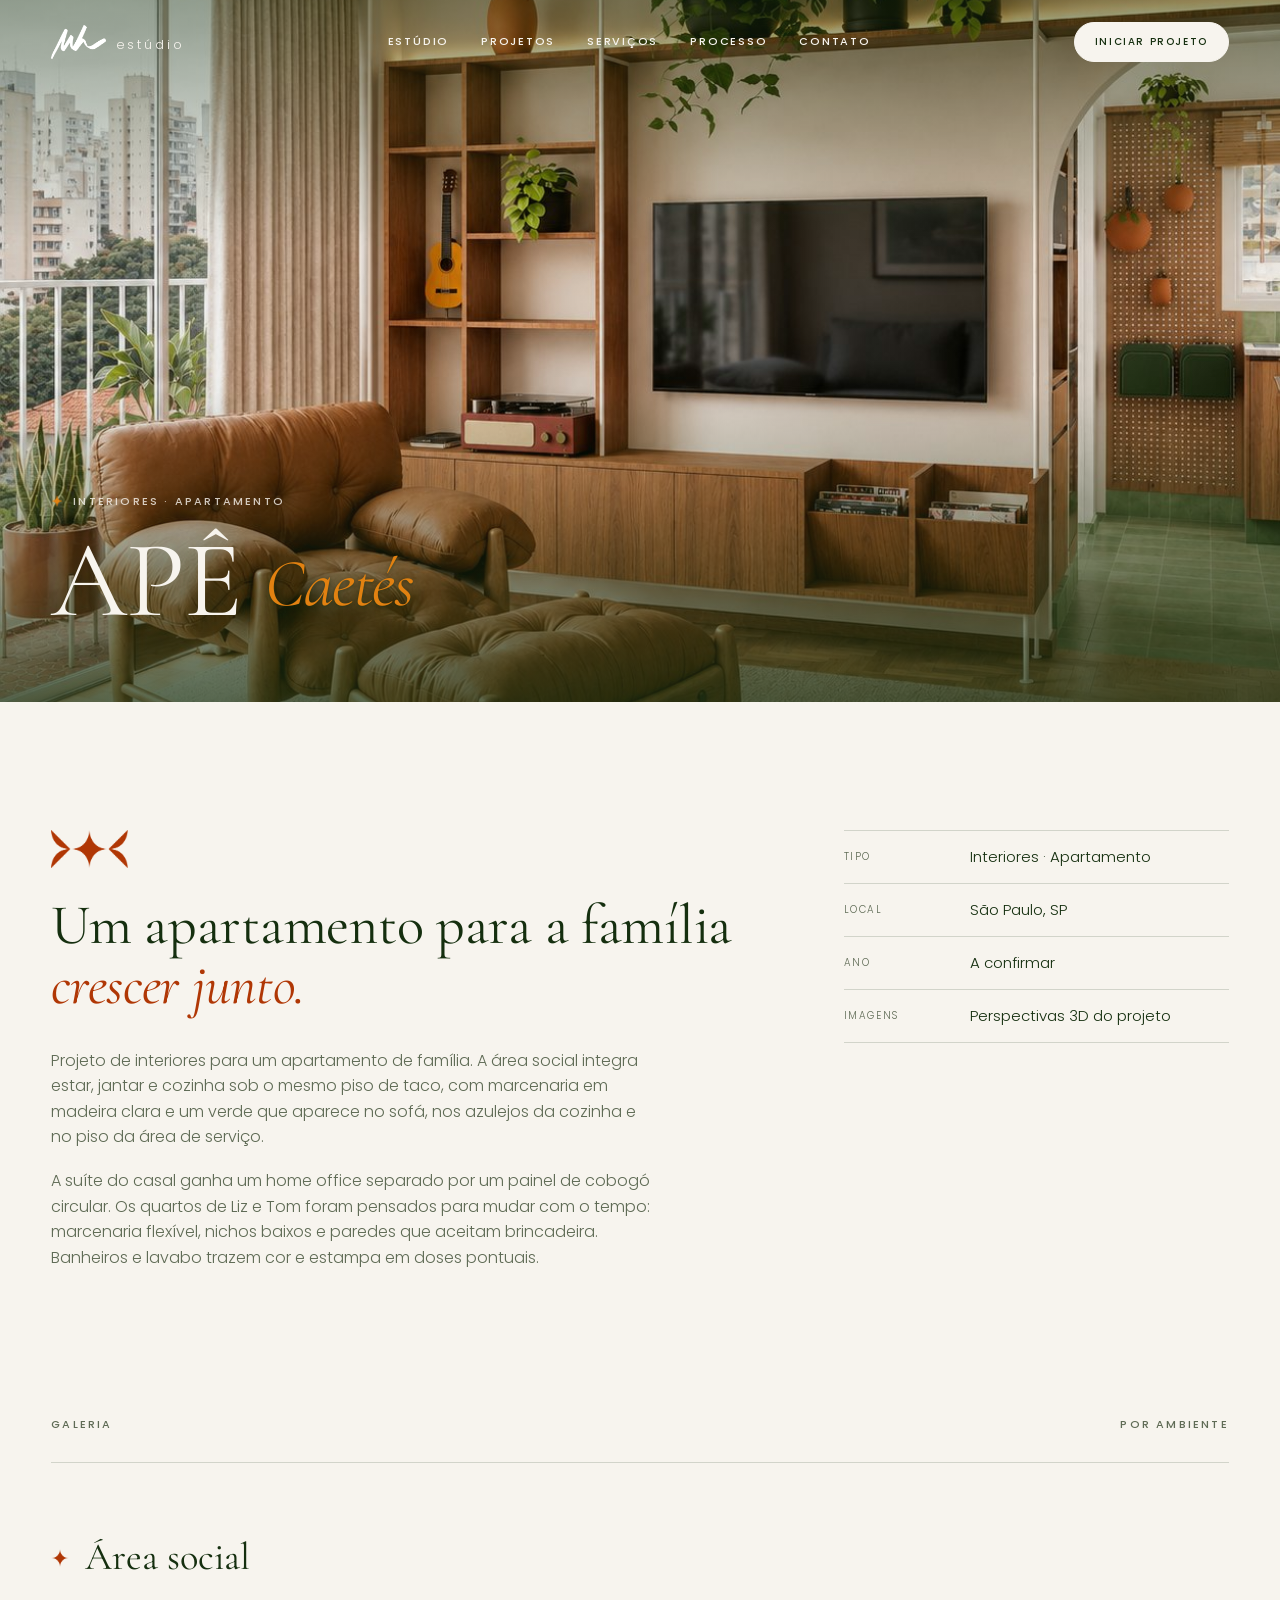
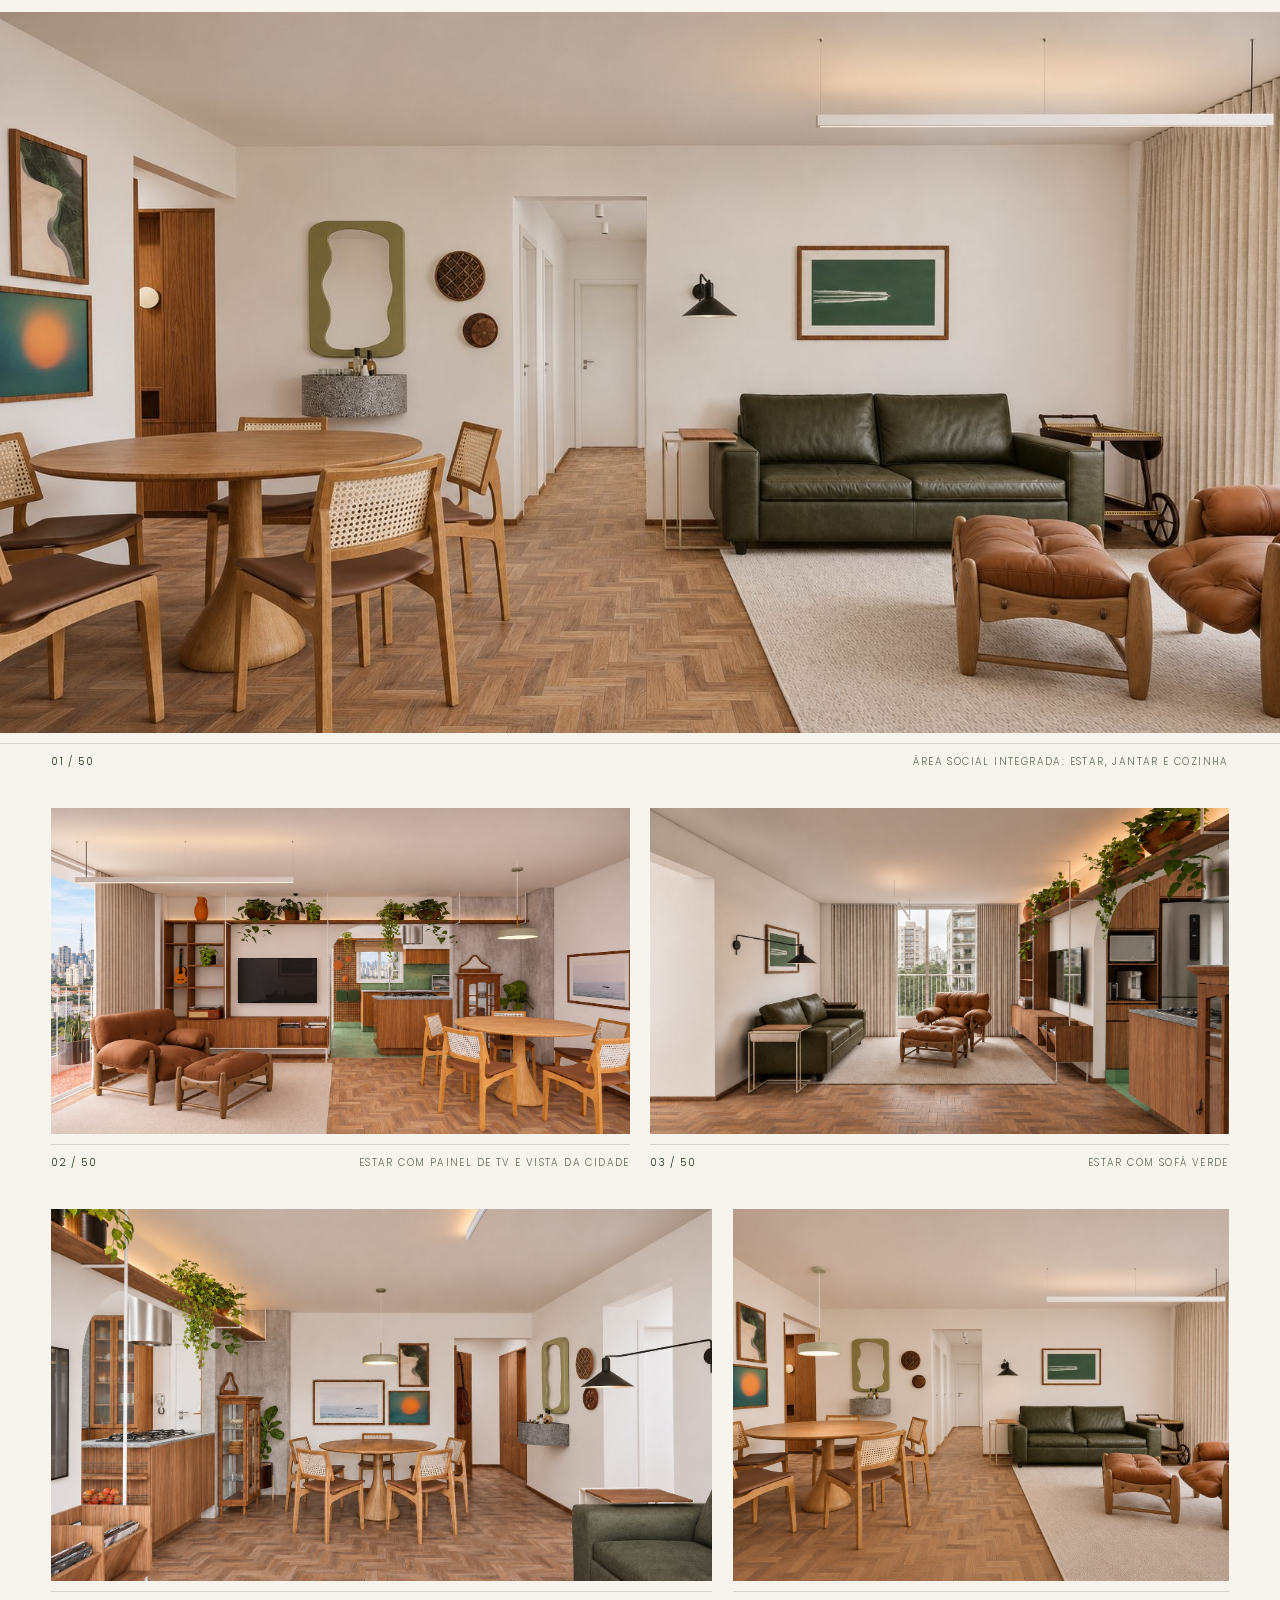
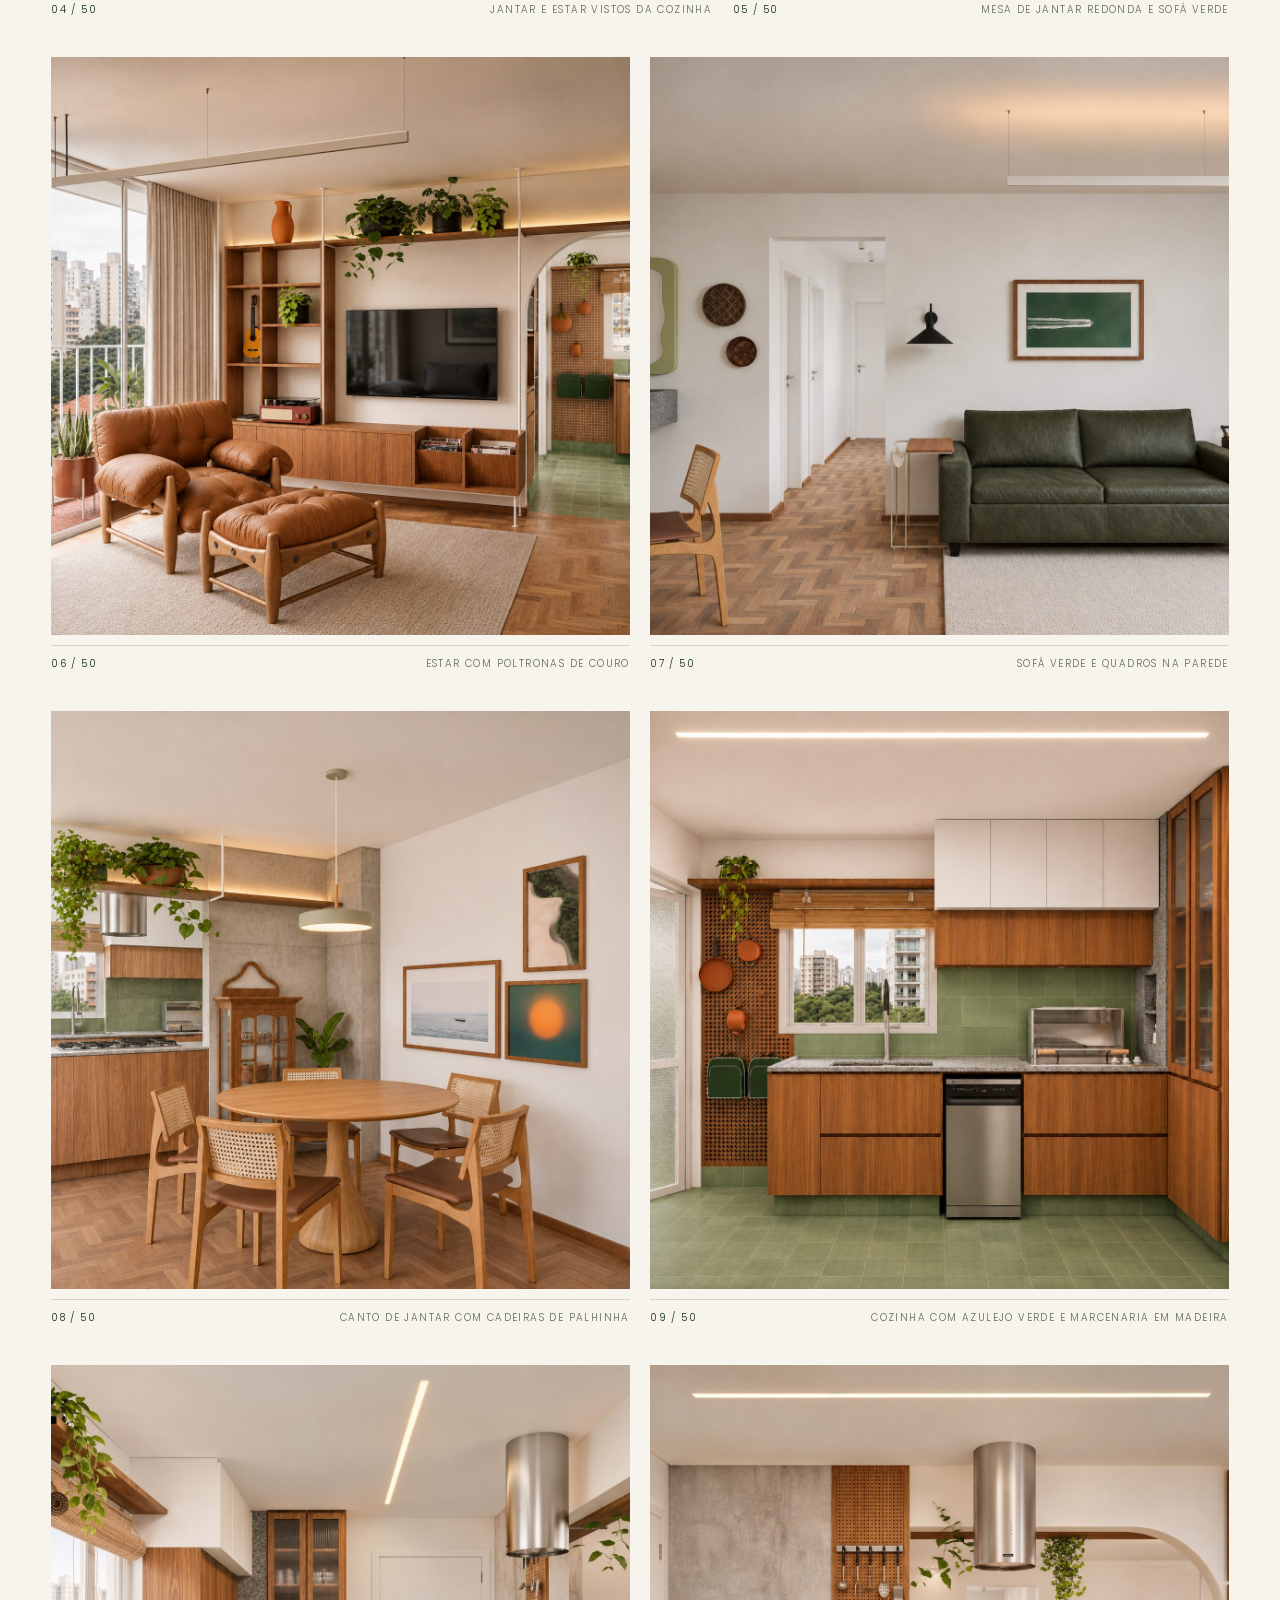
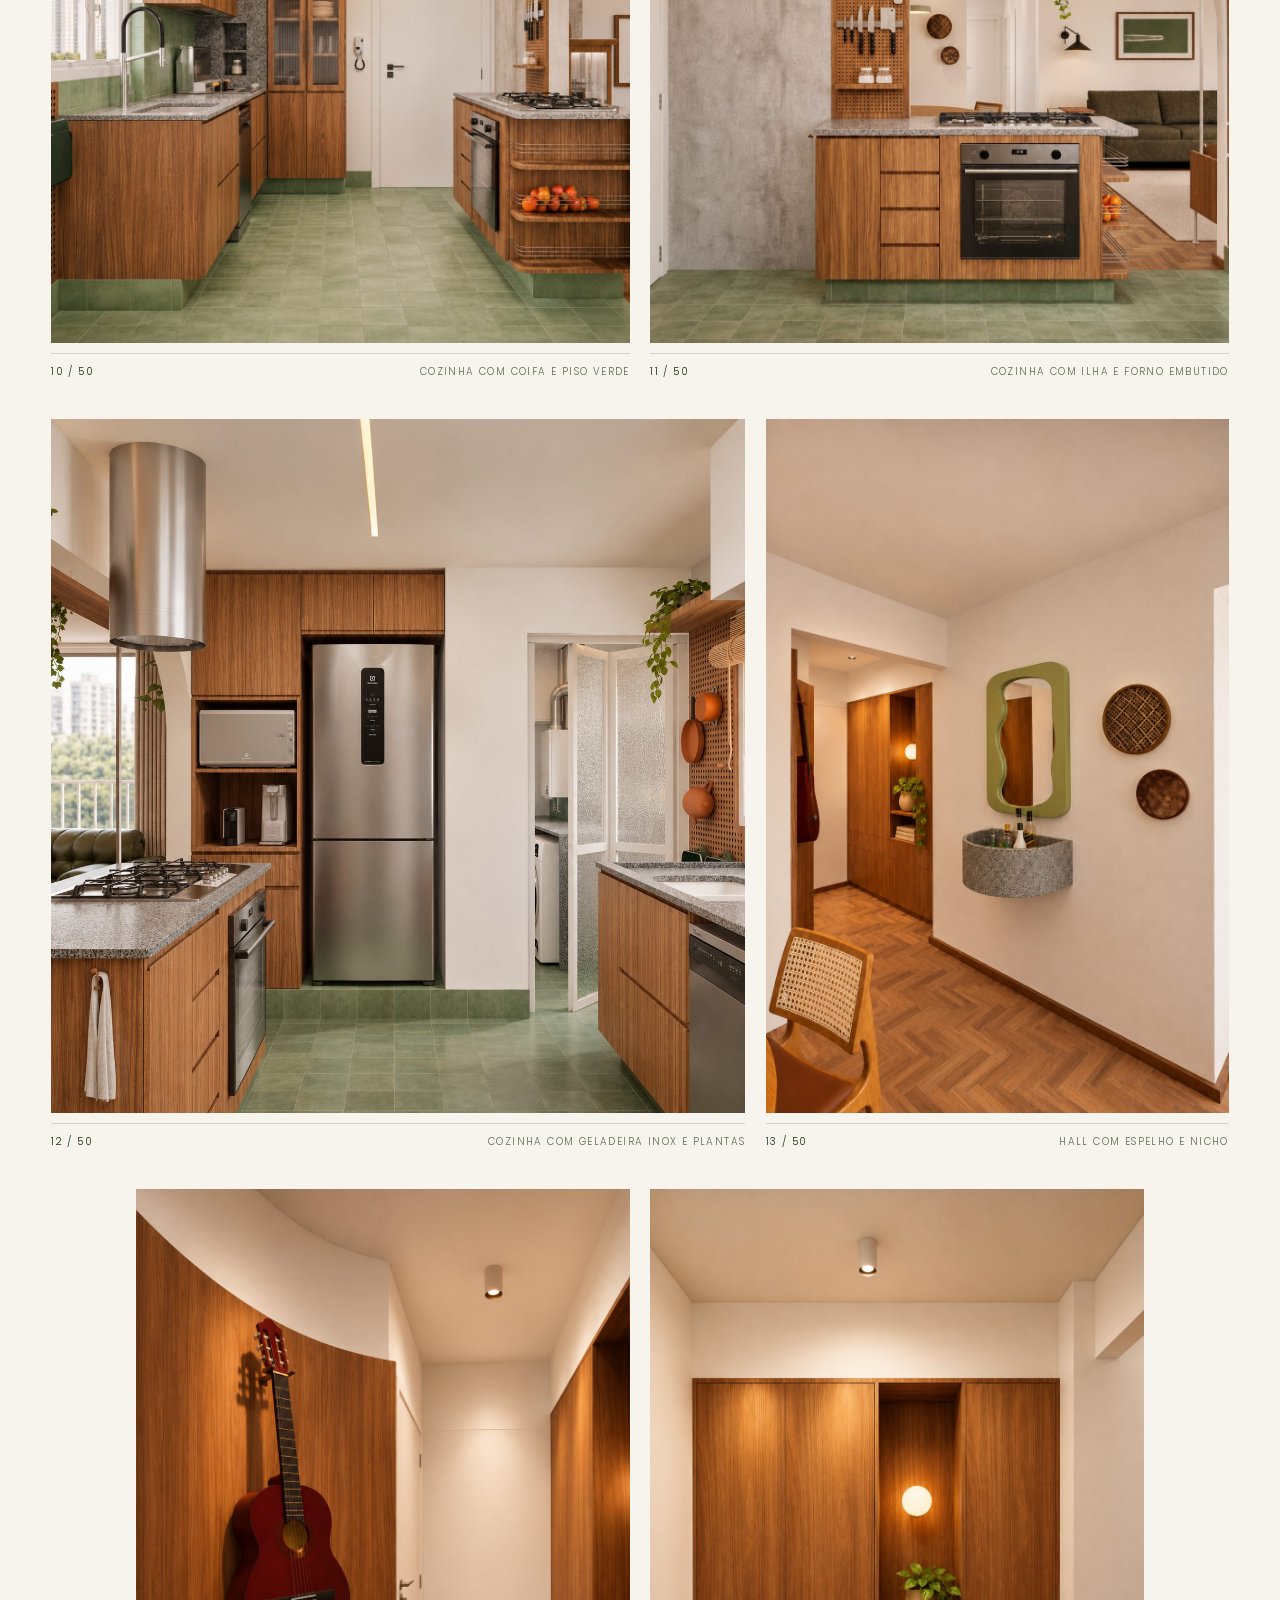
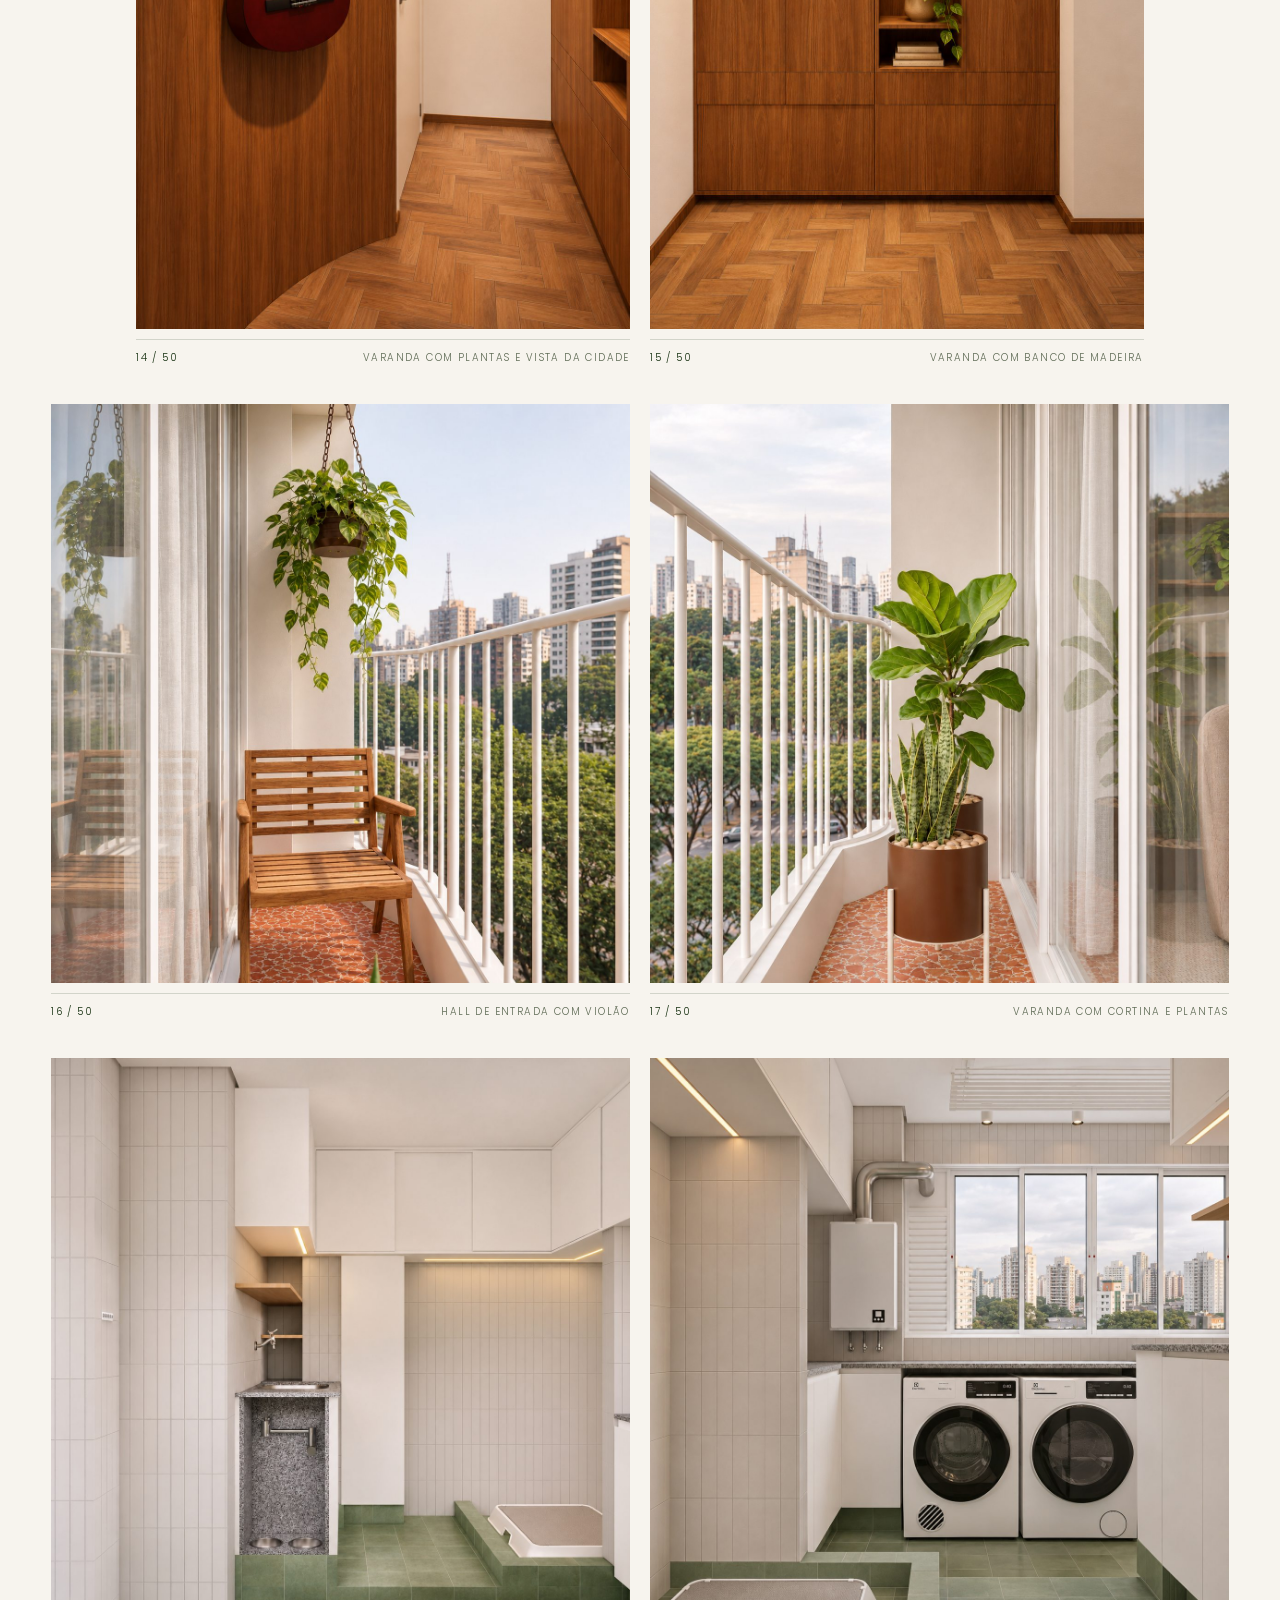
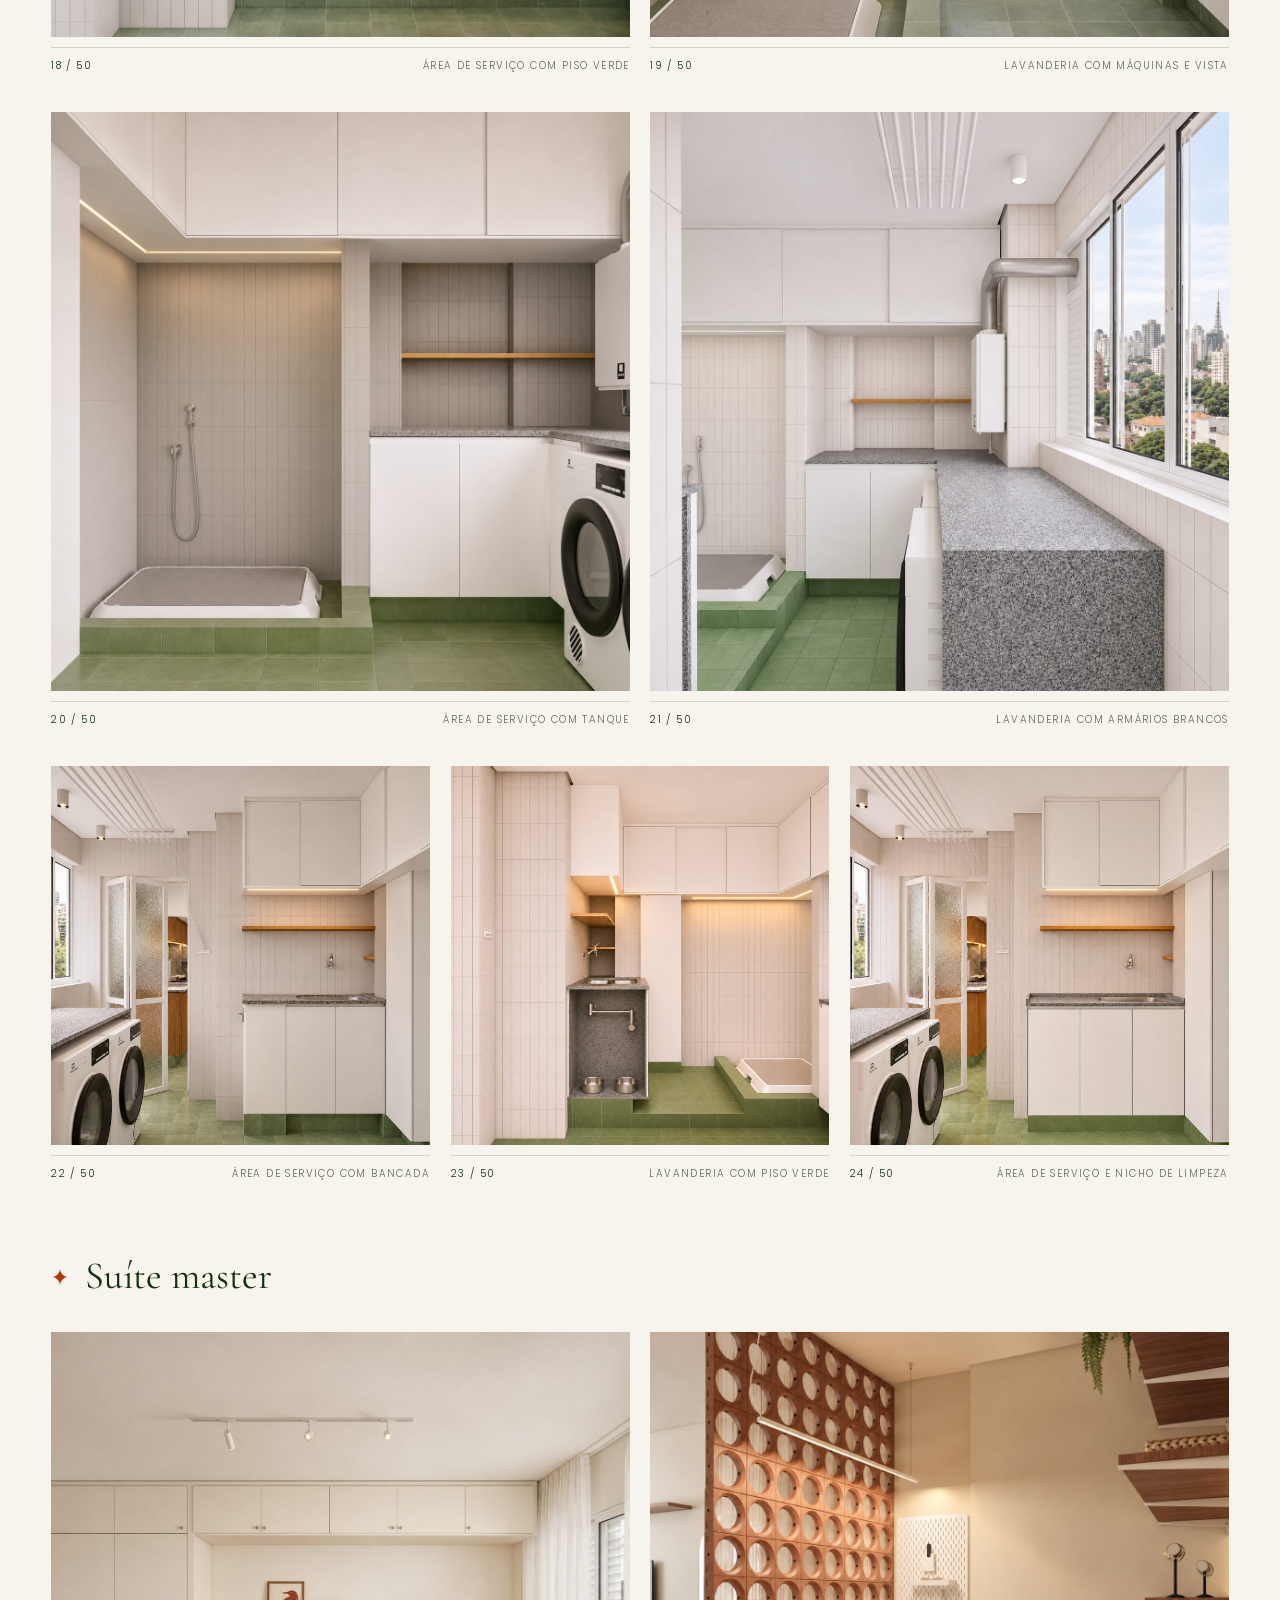
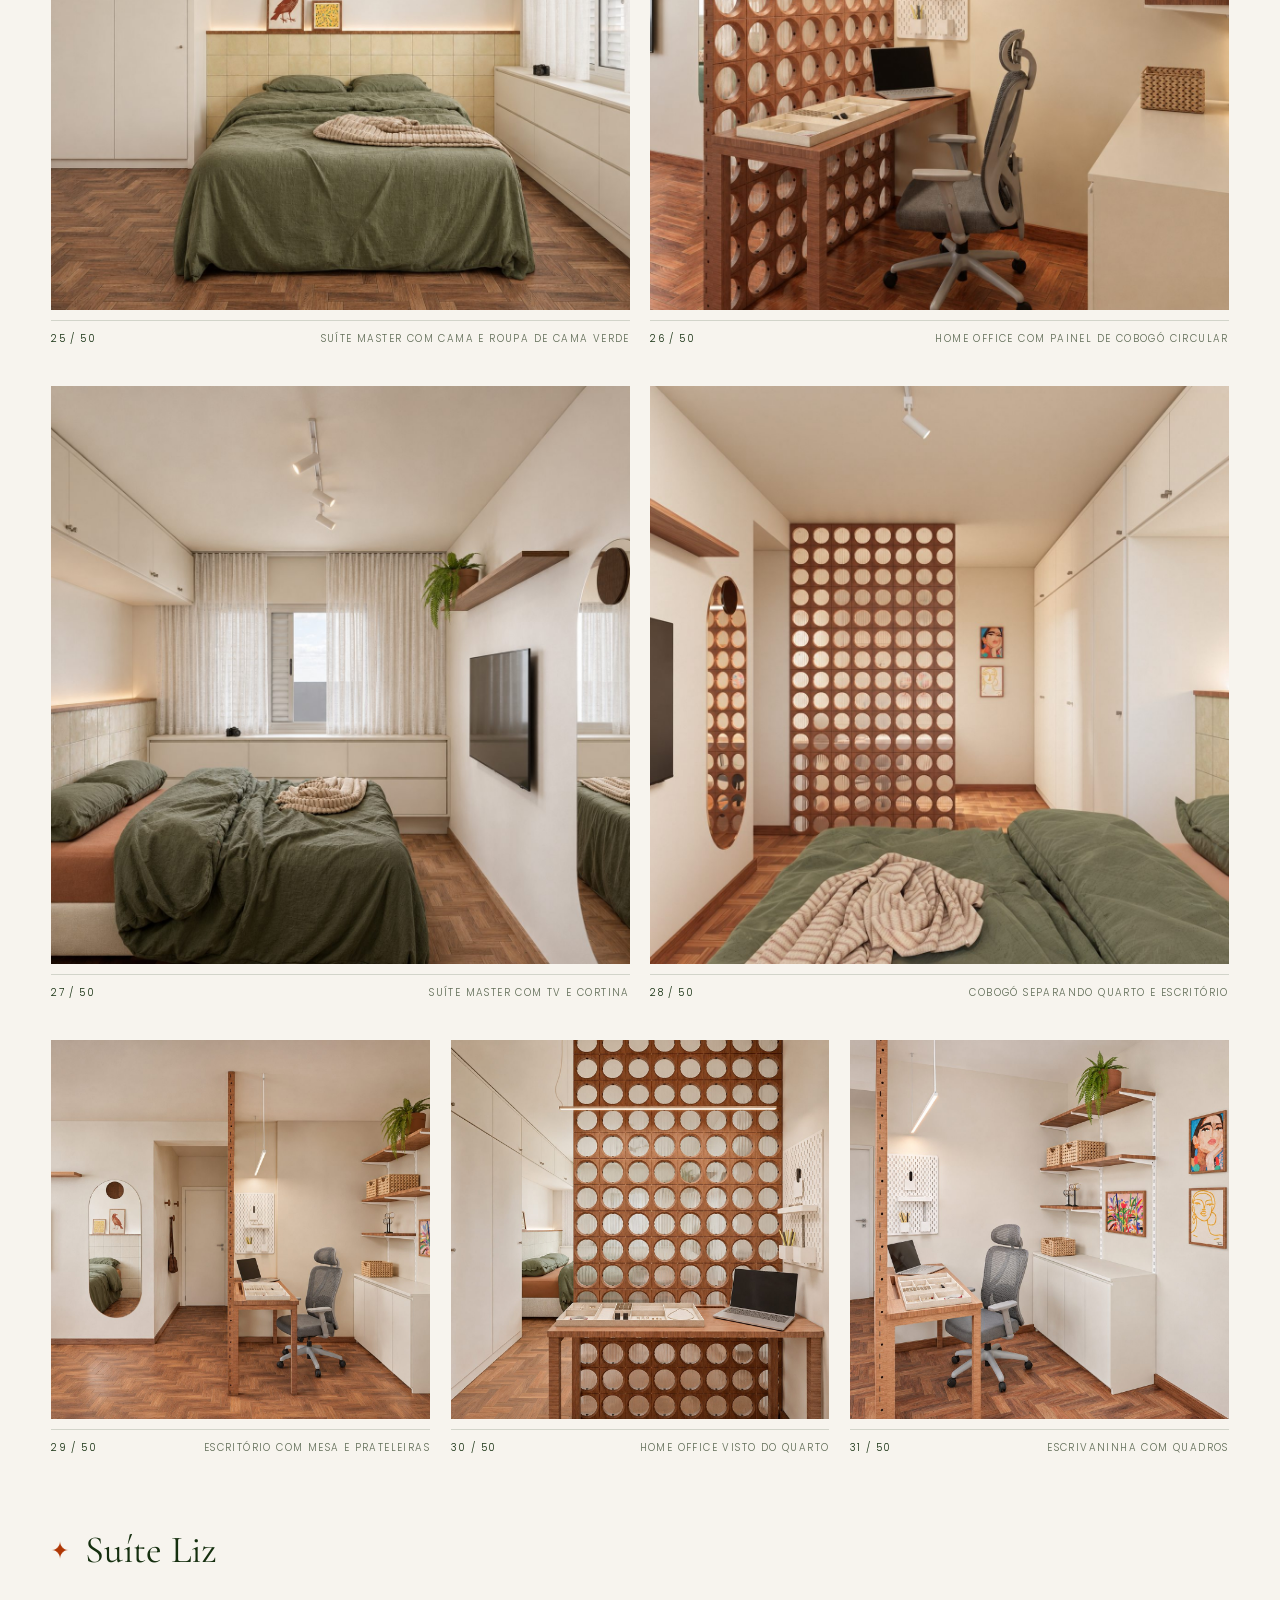
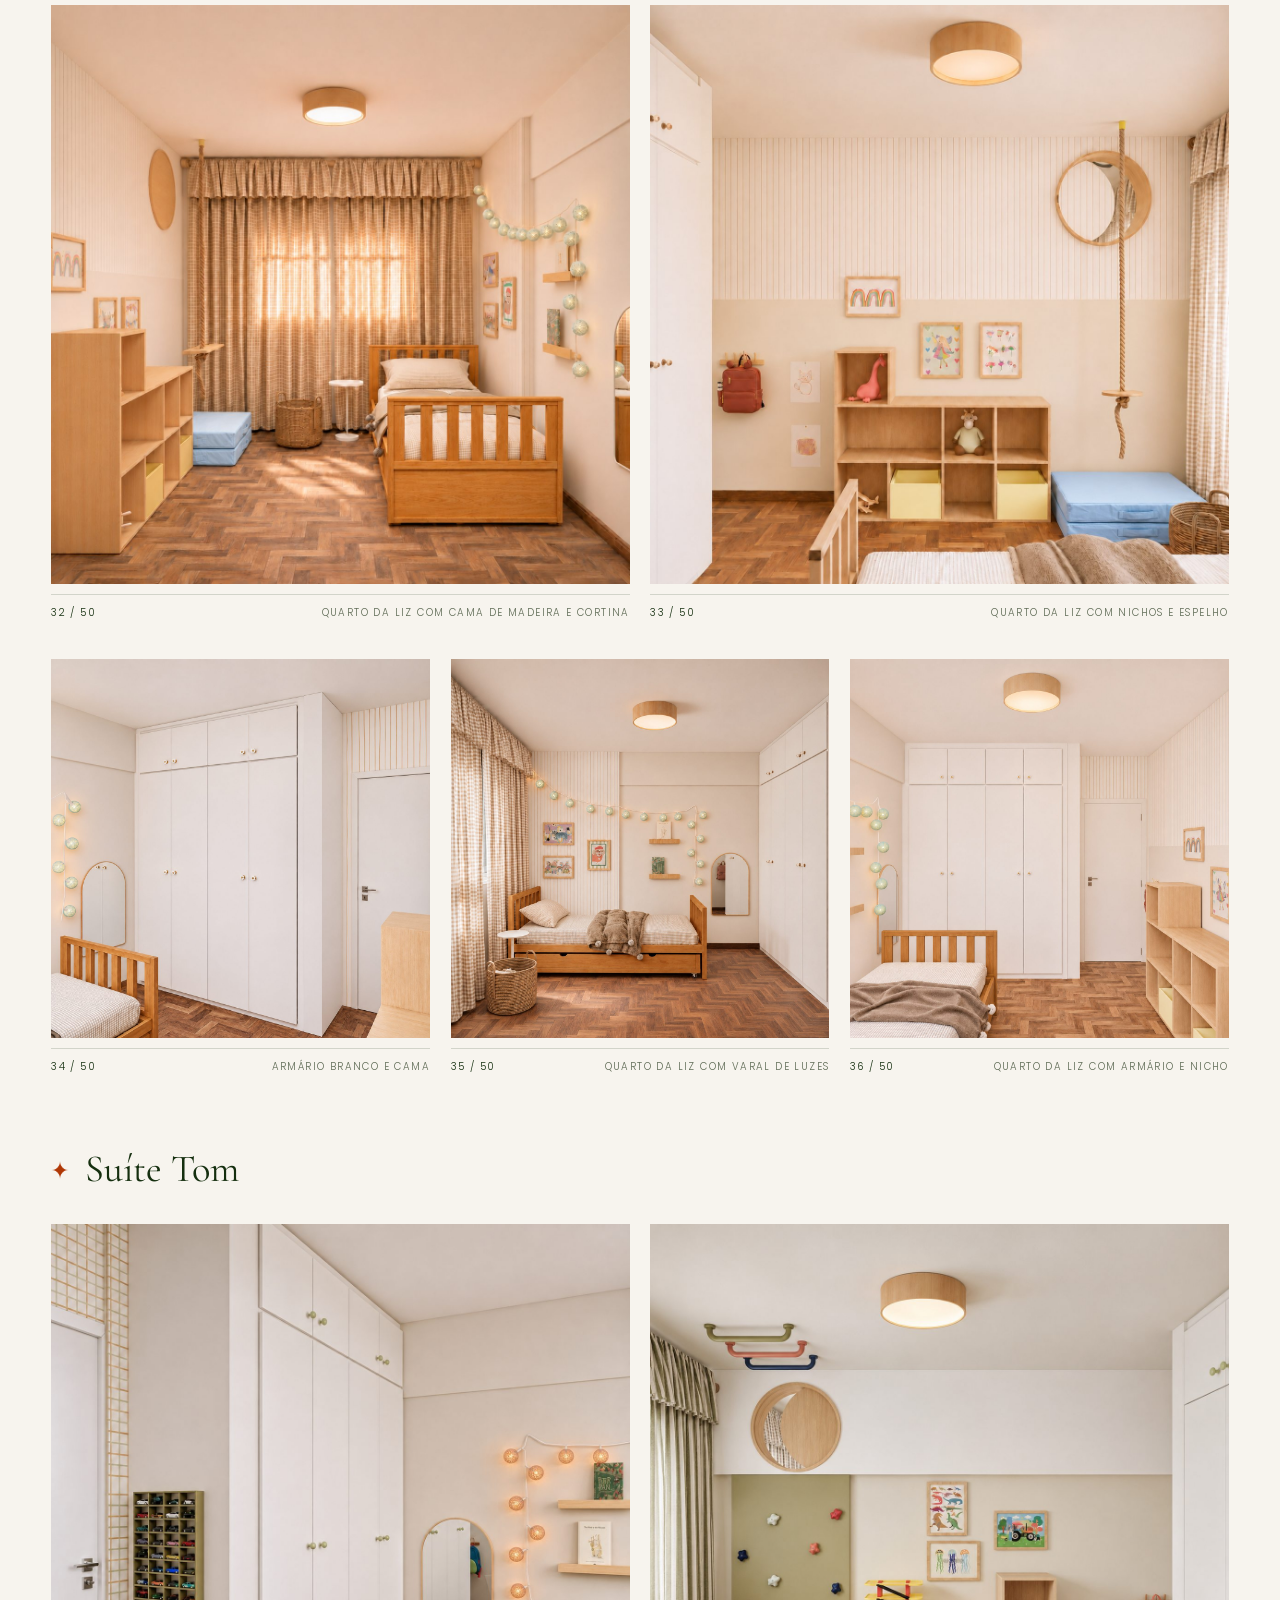
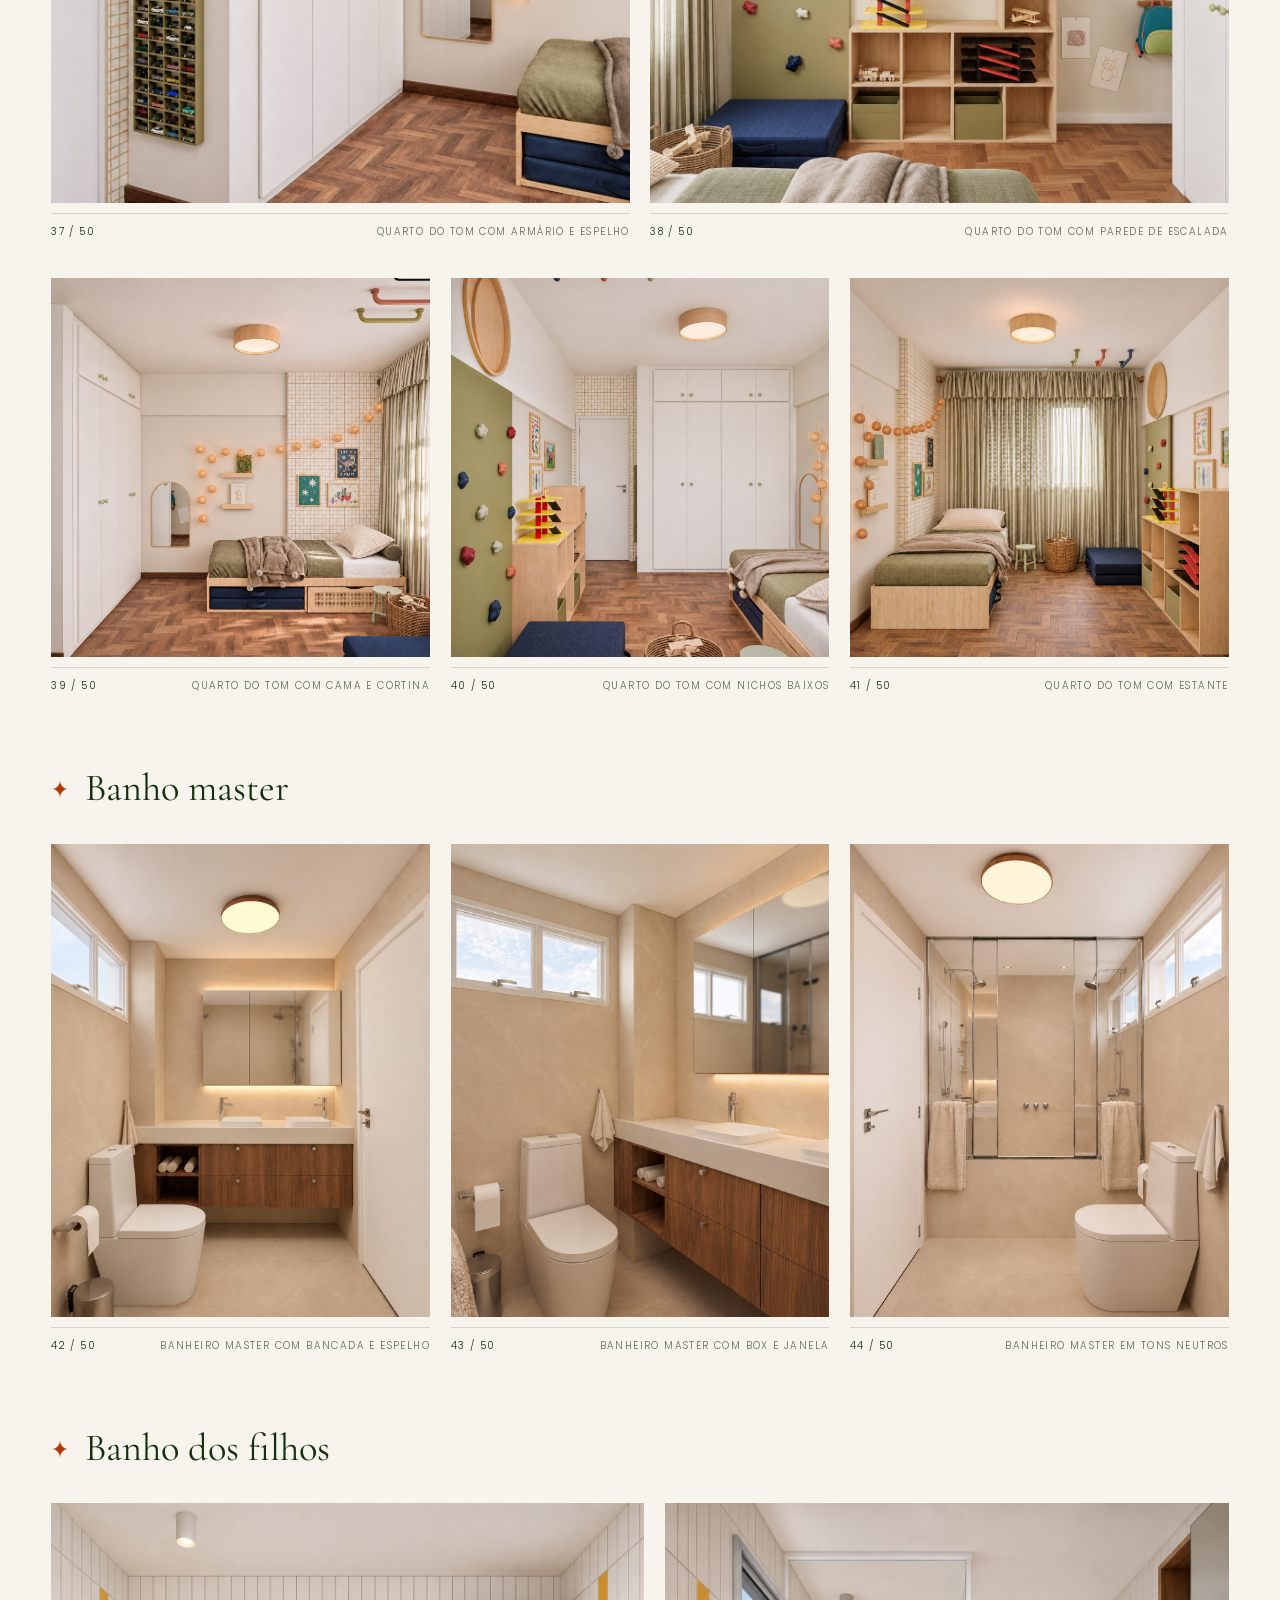
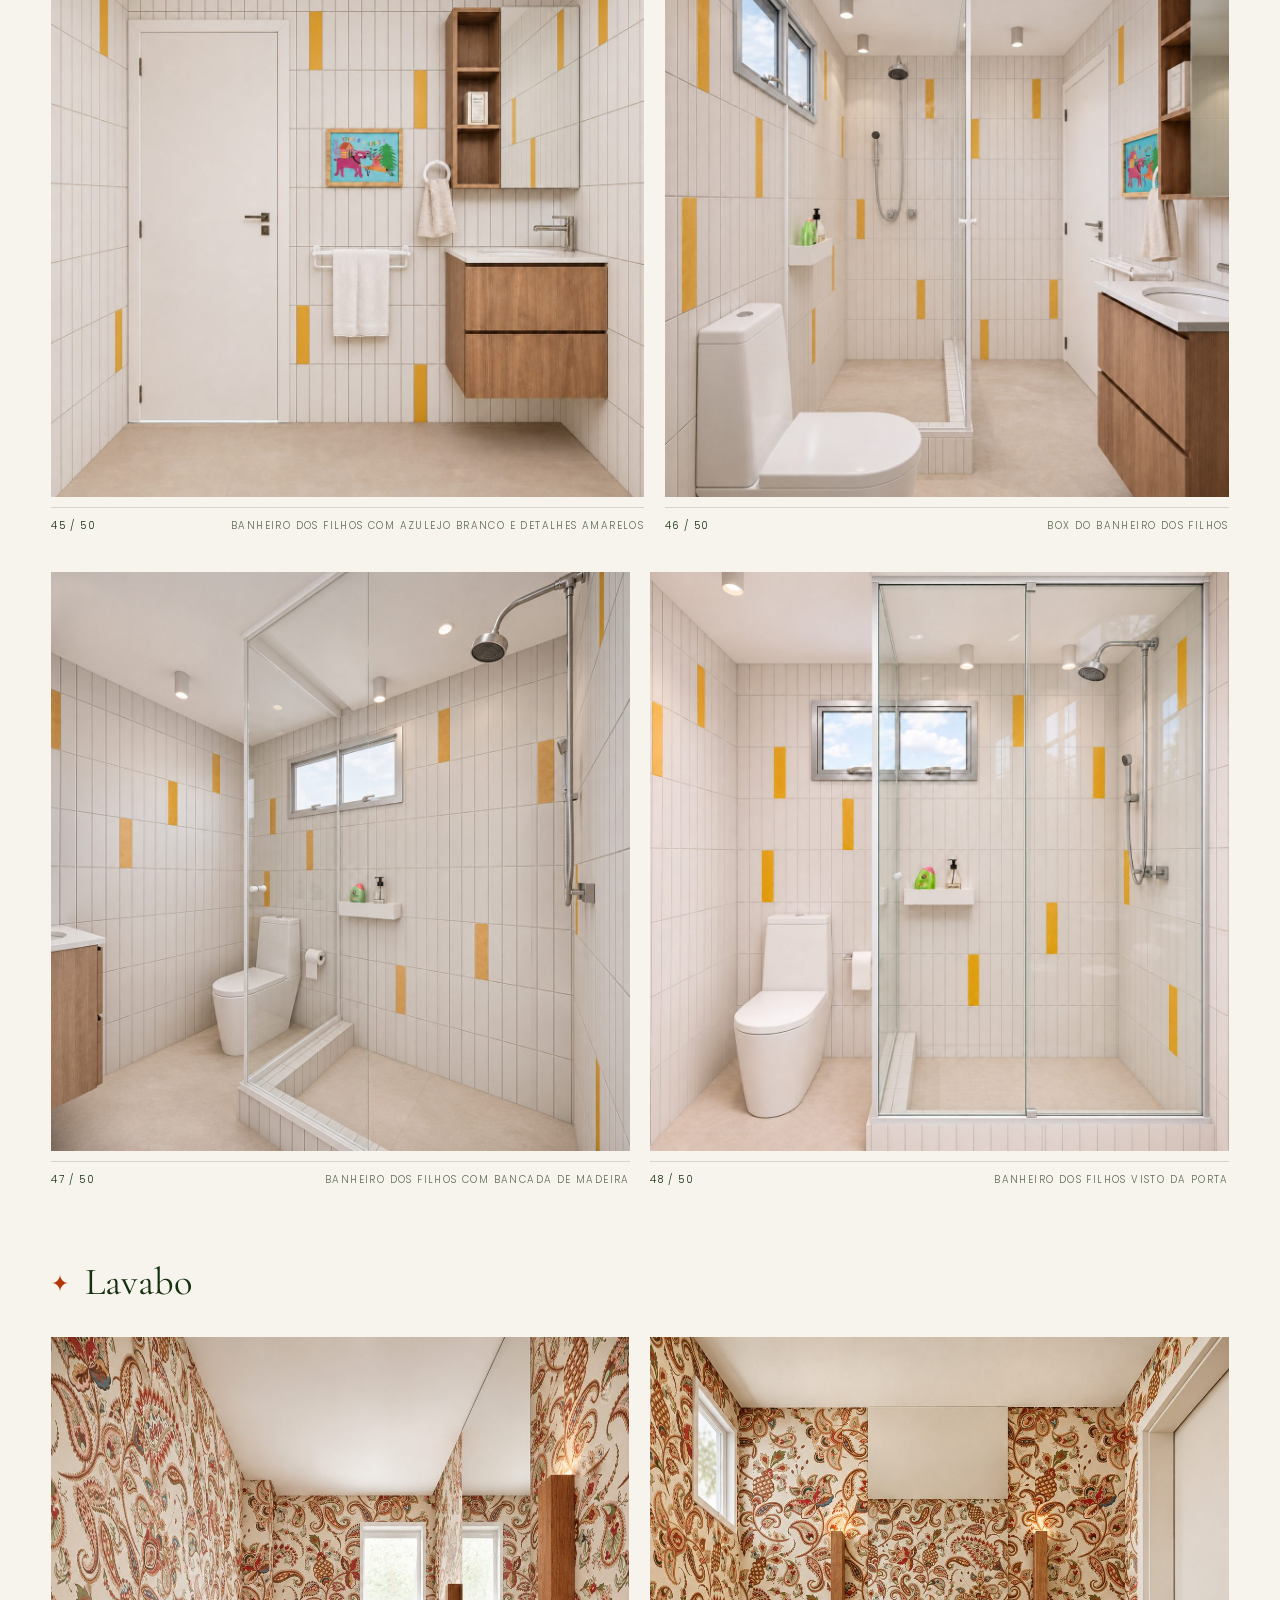
==== projetos/ape-caetes.html @ e9f4a0ff "Site do Uh! Estúdio Página inicial, seis projetos, galeria e formulário de contato.  Co-Authored-By:" ====
<!DOCTYPE html>
<html lang="pt-BR">
<head>
  <meta charset="UTF-8">
  <meta name="viewport" content="width=device-width, initial-scale=1.0">
  <title>Apê Caetés — Uh! Estúdio</title>
  <meta name="description" content="Projeto de interiores pelo Uh! Estúdio: apartamento de família com marcenaria em madeira, verde e cobogó.">
  <meta name="theme-color" content="#152F0F">
  <link rel="icon" type="image/png" href="../assets/img/brand/favicon.png">
  <link rel="preconnect" href="https://fonts.googleapis.com">
  <link rel="preconnect" href="https://fonts.gstatic.com" crossorigin>
  <link href="https://fonts.googleapis.com/css2?family=Cormorant+Garamond:ital,wght@0,400;0,500;1,400&family=Poppins:ital,wght@0,200;0,300;0,400;0,500;0,600;1,300&display=swap" rel="stylesheet">
  <link rel="stylesheet" href="../styles.css">
</head>
<body class="page-project">

  <header class="header" id="header">
    <a href="../index.html" class="logo" aria-label="Uh! Estúdio — início">
      <img class="logo__img" src="../assets/img/brand/logo-reduzido-verde.png" alt="Uh!" width="800" height="500">
      <span class="logo__text">estúdio</span>
    </a>
    <nav class="nav" id="nav" aria-label="Navegação principal">
      <a href="../index.html#estudio">Estúdio</a>
      <a href="../index.html#projetos">Projetos</a>
      <a href="../index.html#servicos">Serviços</a>
      <a href="../index.html#processo">Processo</a>
      <a href="../index.html#contato">Contato</a>
    </nav>
    <div class="header__right">
      <a href="../index.html#contato" class="btn btn--small">Iniciar projeto</a>
      <button class="menu-toggle" id="menuToggle" aria-label="Abrir menu" aria-expanded="false"><span></span><span></span></button>
    </div>
  </header>

  <main id="top">

    <section class="hero hero--project">
      <div class="hero__media">
        <figure class="hero__slide is-active">
          <img src="../assets/img/projetos/ape-caetes/hero.jpg" alt="Apê Caetés — estar com poltrona de couro e painel de TV" loading="eager" style="object-position: center 62%">
        </figure>
      </div>
      <div class="hero__overlay"></div>
      <div class="hero__content hero__content--project">
        <p class="eyebrow reveal"><img src="../assets/img/brand/estrela-laranjaclaro.png" alt="" class="eyebrow__star">Interiores · Apartamento</p>
        <h1 class="hero__title hero__title--project reveal">Apê <em>Caetés</em></h1>
      </div>
    </section>

    <section class="section project-intro">
      <div class="project-intro__grid">
        <div class="project-intro__text reveal">
          <img src="../assets/img/brand/ornamento-laranja.png" alt="" class="ornament">
          <h2 class="h2">Um apartamento para a família <em>crescer junto.</em></h2>
          <p>
            Projeto de interiores para um apartamento de família. A área social integra estar, jantar e cozinha
            sob o mesmo piso de taco, com marcenaria em madeira clara e um verde que aparece no sofá, nos
            azulejos da cozinha e no piso da área de serviço.
          </p>
          <p>
            A suíte do casal ganha um home office separado por um painel de cobogó circular. Os quartos de Liz e
            Tom foram pensados para mudar com o tempo: marcenaria flexível, nichos baixos e paredes que aceitam
            brincadeira. Banheiros e lavabo trazem cor e estampa em doses pontuais.
          </p>
        </div>
        <dl class="facts reveal">
          <div><dt>Tipo</dt><dd>Interiores · Apartamento</dd></div>
          <div><dt>Local</dt><dd>São Paulo, SP</dd></div>
          <div><dt>Ano</dt><dd>A confirmar</dd></div>
          <div><dt>Imagens</dt><dd>Perspectivas 3D do projeto</dd></div>
        </dl>
      </div>
    </section>

    <section class="section gallery-section">
      <div class="section__head">
        <p class="eyebrow">Galeria</p>
        <span class="eyebrow">Por ambiente</span>
      </div>

      <h3 class="gallery__room">Área social</h3>
      <div class="gallery">
        <figure class="reveal"><img src="../assets/img/projetos/ape-caetes/area-social-01.jpg" alt="Área social integrada: estar, jantar e cozinha" width="1672" height="941" loading="lazy" decoding="async"></figure>
        <figure class="reveal"><img src="../assets/img/projetos/ape-caetes/area-social-02.jpg" alt="Estar com painel de TV e vista da cidade" width="1672" height="941" loading="lazy" decoding="async"></figure>
        <figure class="reveal"><img src="../assets/img/projetos/ape-caetes/area-social-03.jpg" alt="Estar com sofá verde" width="1672" height="941" loading="lazy" decoding="async"></figure>
        <figure class="reveal"><img src="../assets/img/projetos/ape-caetes/area-social-04.jpg" alt="Jantar e estar vistos da cozinha" width="1671" height="941" loading="lazy" decoding="async"></figure>
        <figure class="reveal"><img src="../assets/img/projetos/ape-caetes/area-social-05.jpg" alt="Mesa de jantar redonda e sofá verde" width="1448" height="1086" loading="lazy" decoding="async"></figure>
        <figure class="reveal"><img src="../assets/img/projetos/ape-caetes/area-social-06.jpg" alt="Estar com poltronas de couro" width="1254" height="1254" loading="lazy" decoding="async"></figure>
        <figure class="reveal"><img src="../assets/img/projetos/ape-caetes/area-social-07.jpg" alt="Sofá verde e quadros na parede" width="1254" height="1254" loading="lazy" decoding="async"></figure>
        <figure class="reveal"><img src="../assets/img/projetos/ape-caetes/area-social-08.jpg" alt="Canto de jantar com cadeiras de palhinha" width="1254" height="1254" loading="lazy" decoding="async"></figure>
        <figure class="reveal"><img src="../assets/img/projetos/ape-caetes/area-social-09.jpg" alt="Cozinha com azulejo verde e marcenaria em madeira" width="1254" height="1254" loading="lazy" decoding="async"></figure>
        <figure class="reveal"><img src="../assets/img/projetos/ape-caetes/area-social-10.jpg" alt="Cozinha com coifa e piso verde" width="1254" height="1254" loading="lazy" decoding="async"></figure>
        <figure class="reveal"><img src="../assets/img/projetos/ape-caetes/area-social-11.jpg" alt="Cozinha com ilha e forno embutido" width="1254" height="1254" loading="lazy" decoding="async"></figure>
        <figure class="reveal"><img src="../assets/img/projetos/ape-caetes/area-social-12.jpg" alt="Cozinha com geladeira inox e plantas" width="1254" height="1254" loading="lazy" decoding="async"></figure>
        <figure class="reveal"><img src="../assets/img/projetos/ape-caetes/area-social-13.jpg" alt="Hall com espelho e nicho" width="1024" height="1536" loading="lazy" decoding="async"></figure>
        <figure class="reveal"><img src="../assets/img/projetos/ape-caetes/area-social-14.jpg" alt="Varanda com plantas e vista da cidade" width="1024" height="1536" loading="lazy" decoding="async"></figure>
        <figure class="reveal"><img src="../assets/img/projetos/ape-caetes/area-social-15.jpg" alt="Varanda com banco de madeira" width="1024" height="1536" loading="lazy" decoding="async"></figure>
        <figure class="reveal"><img src="../assets/img/projetos/ape-caetes/area-social-16.jpg" alt="Hall de entrada com violão" width="1254" height="1254" loading="lazy" decoding="async"></figure>
        <figure class="reveal"><img src="../assets/img/projetos/ape-caetes/area-social-17.jpg" alt="Varanda com cortina e plantas" width="1254" height="1254" loading="lazy" decoding="async"></figure>
        <figure class="reveal"><img src="../assets/img/projetos/ape-caetes/area-social-18.jpg" alt="Área de serviço com piso verde" width="1254" height="1254" loading="lazy" decoding="async"></figure>
        <figure class="reveal"><img src="../assets/img/projetos/ape-caetes/area-social-19.jpg" alt="Lavanderia com máquinas e vista" width="1254" height="1254" loading="lazy" decoding="async"></figure>
        <figure class="reveal"><img src="../assets/img/projetos/ape-caetes/area-social-20.jpg" alt="Área de serviço com tanque" width="1254" height="1254" loading="lazy" decoding="async"></figure>
        <figure class="reveal"><img src="../assets/img/projetos/ape-caetes/area-social-21.jpg" alt="Lavanderia com armários brancos" width="1254" height="1254" loading="lazy" decoding="async"></figure>
        <figure class="reveal"><img src="../assets/img/projetos/ape-caetes/area-social-22.jpg" alt="Área de serviço com bancada" width="1254" height="1254" loading="lazy" decoding="async"></figure>
        <figure class="reveal"><img src="../assets/img/projetos/ape-caetes/area-social-23.jpg" alt="Lavanderia com piso verde" width="1254" height="1254" loading="lazy" decoding="async"></figure>
        <figure class="reveal"><img src="../assets/img/projetos/ape-caetes/area-social-24.jpg" alt="Área de serviço e nicho de limpeza" width="1254" height="1254" loading="lazy" decoding="async"></figure>
      </div>

      <h3 class="gallery__room">Suíte master</h3>
      <div class="gallery">
        <figure class="reveal"><img src="../assets/img/projetos/ape-caetes/suite-master-01.jpg" alt="Suíte master com cama e roupa de cama verde" width="1254" height="1254" loading="lazy" decoding="async"></figure>
        <figure class="reveal"><img src="../assets/img/projetos/ape-caetes/suite-master-02.jpg" alt="Home office com painel de cobogó circular" width="1254" height="1254" loading="lazy" decoding="async"></figure>
        <figure class="reveal"><img src="../assets/img/projetos/ape-caetes/suite-master-03.jpg" alt="Suíte master com TV e cortina" width="1254" height="1254" loading="lazy" decoding="async"></figure>
        <figure class="reveal"><img src="../assets/img/projetos/ape-caetes/suite-master-04.jpg" alt="Cobogó separando quarto e escritório" width="1254" height="1254" loading="lazy" decoding="async"></figure>
        <figure class="reveal"><img src="../assets/img/projetos/ape-caetes/suite-master-05.jpg" alt="Escritório com mesa e prateleiras" width="1254" height="1254" loading="lazy" decoding="async"></figure>
        <figure class="reveal"><img src="../assets/img/projetos/ape-caetes/suite-master-06.jpg" alt="Home office visto do quarto" width="1254" height="1254" loading="lazy" decoding="async"></figure>
        <figure class="reveal"><img src="../assets/img/projetos/ape-caetes/suite-master-07.jpg" alt="Escrivaninha com quadros" width="1254" height="1254" loading="lazy" decoding="async"></figure>
      </div>

      <h3 class="gallery__room">Suíte Liz</h3>
      <div class="gallery">
        <figure class="reveal"><img src="../assets/img/projetos/ape-caetes/suite-liz-01.jpg" alt="Quarto da Liz com cama de madeira e cortina" width="1254" height="1254" loading="lazy" decoding="async"></figure>
        <figure class="reveal"><img src="../assets/img/projetos/ape-caetes/suite-liz-02.jpg" alt="Quarto da Liz com nichos e espelho" width="1254" height="1254" loading="lazy" decoding="async"></figure>
        <figure class="reveal"><img src="../assets/img/projetos/ape-caetes/suite-liz-03.jpg" alt="Armário branco e cama" width="1254" height="1254" loading="lazy" decoding="async"></figure>
        <figure class="reveal"><img src="../assets/img/projetos/ape-caetes/suite-liz-04.jpg" alt="Quarto da Liz com varal de luzes" width="1254" height="1254" loading="lazy" decoding="async"></figure>
        <figure class="reveal"><img src="../assets/img/projetos/ape-caetes/suite-liz-05.jpg" alt="Quarto da Liz com armário e nicho" width="1254" height="1254" loading="lazy" decoding="async"></figure>
      </div>

      <h3 class="gallery__room">Suíte Tom</h3>
      <div class="gallery">
        <figure class="reveal"><img src="../assets/img/projetos/ape-caetes/suite-tom-01.jpg" alt="Quarto do Tom com armário e espelho" width="1254" height="1254" loading="lazy" decoding="async"></figure>
        <figure class="reveal"><img src="../assets/img/projetos/ape-caetes/suite-tom-02.jpg" alt="Quarto do Tom com parede de escalada" width="1254" height="1254" loading="lazy" decoding="async"></figure>
        <figure class="reveal"><img src="../assets/img/projetos/ape-caetes/suite-tom-03.jpg" alt="Quarto do Tom com cama e cortina" width="1254" height="1254" loading="lazy" decoding="async"></figure>
        <figure class="reveal"><img src="../assets/img/projetos/ape-caetes/suite-tom-04.jpg" alt="Quarto do Tom com nichos baixos" width="1254" height="1254" loading="lazy" decoding="async"></figure>
        <figure class="reveal"><img src="../assets/img/projetos/ape-caetes/suite-tom-05.jpg" alt="Quarto do Tom com estante" width="1254" height="1254" loading="lazy" decoding="async"></figure>
      </div>

      <h3 class="gallery__room">Banho master</h3>
      <div class="gallery">
        <figure class="reveal"><img src="../assets/img/projetos/ape-caetes/banho-master-01.jpg" alt="Banheiro master com bancada e espelho" width="1122" height="1402" loading="lazy" decoding="async"></figure>
        <figure class="reveal"><img src="../assets/img/projetos/ape-caetes/banho-master-02.jpg" alt="Banheiro master com box e janela" width="1122" height="1402" loading="lazy" decoding="async"></figure>
        <figure class="reveal"><img src="../assets/img/projetos/ape-caetes/banho-master-03.jpg" alt="Banheiro master em tons neutros" width="1122" height="1402" loading="lazy" decoding="async"></figure>
      </div>

      <h3 class="gallery__room">Banho dos filhos</h3>
      <div class="gallery">
        <figure class="reveal"><img src="../assets/img/projetos/ape-caetes/banho-filhos-01.jpg" alt="Banheiro dos filhos com azulejo branco e detalhes amarelos" width="1254" height="1254" loading="lazy" decoding="async"></figure>
        <figure class="reveal"><img src="../assets/img/projetos/ape-caetes/banho-filhos-02.jpg" alt="Box do banheiro dos filhos" width="1192" height="1254" loading="lazy" decoding="async"></figure>
        <figure class="reveal"><img src="../assets/img/projetos/ape-caetes/banho-filhos-03.jpg" alt="Banheiro dos filhos com bancada de madeira" width="1254" height="1254" loading="lazy" decoding="async"></figure>
        <figure class="reveal"><img src="../assets/img/projetos/ape-caetes/banho-filhos-04.jpg" alt="Banheiro dos filhos visto da porta" width="1254" height="1254" loading="lazy" decoding="async"></figure>
      </div>

      <h3 class="gallery__room">Lavabo</h3>
      <div class="gallery gallery--2">
        <figure class="reveal"><img src="../assets/img/projetos/ape-caetes/lavabo-01.jpg" alt="Lavabo com papel de parede estampado" width="1121" height="1403" loading="lazy" decoding="async"></figure>
        <figure class="reveal"><img src="../assets/img/projetos/ape-caetes/lavabo-02.jpg" alt="Lavabo com piso xadrez" width="1122" height="1402" loading="lazy" decoding="async"></figure>
      </div>
    </section>

    <section class="section project-next">
      <p class="eyebrow">Próximo projeto</p>
      <a href="casa-montanha.html" class="project-next__link">
        <span class="h2">Casa Montanha</span>
        <img src="../assets/img/brand/seta-laranja.png" alt="" class="project-next__icon">
      </a>
    </section>

  </main>

  <footer class="footer">
    <div class="footer__top">
      <a href="../index.html" class="footer__logo" aria-label="Uh! Estúdio">
        <img src="../assets/img/brand/logo-verde.png" alt="Uh! estúdio" width="1200" height="750">
      </a>
      <nav class="footer__nav" aria-label="Rodapé">
        <a href="../index.html#estudio">Estúdio</a>
        <a href="../index.html#projetos">Projetos</a>
        <a href="../index.html#servicos">Serviços</a>
        <a href="../index.html#processo">Processo</a>
        <a href="../index.html#contato">Contato</a>
      </nav>
    </div>
    <div class="footer__bottom">
      <p>© <span id="year"></span> Uh! Estúdio · Arquitetura e Interiores. Todos os direitos reservados.</p>
      <p>São Paulo, SP</p>
    </div>
  </footer>

  <script src="../script.js"></script>
</body>
</html>
---- styles.css ----
/* =========================================================
   Uh! Estúdio — Arquitetura e Interiores
   Identidade visual: verde escuro, laranja, laranja claro,
   azul e verde claro. Tipografia: The Seasons + Poppins.
   ========================================================= */

/* Fonte de títulos da marca (The Seasons é licenciada).
   Coloque os arquivos em assets/fonts/ para ativar;
   enquanto não existirem, o site usa Cormorant Garamond. */
@font-face {
  font-family: "The Seasons";
  src: local("The Seasons"), local("TheSeasons-Regular"),
       url("assets/fonts/TheSeasons-Regular.woff2") format("woff2"),
       url("assets/fonts/TheSeasons-Regular.otf") format("opentype");
  font-weight: 400;
  font-style: normal;
  font-display: swap;
}
@font-face {
  font-family: "The Seasons";
  src: local("The Seasons Light"), local("TheSeasons-Light"),
       url("assets/fonts/TheSeasons-Light.woff2") format("woff2"),
       url("assets/fonts/TheSeasons-Light.otf") format("opentype");
  font-weight: 300;
  font-style: normal;
  font-display: swap;
}
@font-face {
  font-family: "The Seasons";
  src: local("The Seasons Bold Italic"), local("TheSeasons-BoldItalic"),
       url("assets/fonts/TheSeasons-BoldItalic.woff2") format("woff2"),
       url("assets/fonts/TheSeasons-BoldItalic.otf") format("opentype");
  font-weight: 700;
  font-style: italic;
  font-display: swap;
}

:root {
  /* Paleta oficial Uh! Estúdio */
  --verde: #152F0F;
  --verde-claro: #909071;
  --laranja: #B03705;
  --laranja-claro: #E28111;
  --azul: #74AACC;

  /* Papéis */
  --bg: #F7F4EE;
  --bg-alt: #EFEBE2;
  --bg-blue: #E4EEF4;
  --ink: var(--verde);
  --ink-soft: #5F6B55;
  --line: rgba(21, 47, 15, 0.16);
  --accent: var(--laranja);
  --accent-2: var(--laranja-claro);

  --serif: "The Seasons", "Cormorant Garamond", Georgia, "Times New Roman", serif;
  --sans: "Poppins", system-ui, -apple-system, "Segoe UI", sans-serif;

  --gutter: clamp(16px, 4vw, 64px);
  --section-y: clamp(72px, 10vw, 160px);
  --ease: cubic-bezier(0.22, 1, 0.36, 1);
}

* { box-sizing: border-box; margin: 0; padding: 0; }
html { scroll-behavior: smooth; -webkit-text-size-adjust: 100%; }
body {
  font-family: var(--sans);
  font-weight: 300;
  color: var(--ink);
  background: var(--bg);
  line-height: 1.6;
  overflow-x: hidden;
}
img { display: block; max-width: 100%; height: auto; }
a { color: inherit; text-decoration: none; }
button { font: inherit; color: inherit; background: none; border: 0; cursor: pointer; }
ul, ol { list-style: none; }
address { font-style: normal; }
em { font-family: var(--serif); font-style: italic; font-weight: 400; color: var(--accent); }

/* ---------- Elementos da marca ---------- */
.star {
  display: inline-block;
  width: 14px; height: 14px;
  background: url("assets/img/brand/estrela-laranja.png") center / contain no-repeat;
  vertical-align: middle;
  flex: none;
}
.star--lg { width: 28px; height: 28px; }
.ornament { width: clamp(56px, 6vw, 88px); margin-bottom: 28px; }
.eyebrow__star { width: 12px; height: 12px; display: inline-block; margin-right: 10px; vertical-align: -1px; }

/* ---------- Tipografia ---------- */
.eyebrow {
  font-size: 11px;
  letter-spacing: 0.2em;
  text-transform: uppercase;
  color: var(--ink-soft);
  font-weight: 500;
}
.h2 {
  font-family: var(--serif);
  font-weight: 400;
  font-size: clamp(34px, 4.4vw, 64px);
  line-height: 1.06;
  letter-spacing: -0.005em;
}
.link-arrow {
  display: inline-flex;
  align-items: center;
  gap: 10px;
  font-size: 11px;
  letter-spacing: 0.16em;
  text-transform: uppercase;
  font-weight: 500;
  position: relative;
}
.link-arrow::after {
  content: "";
  width: 28px; height: 1px;
  background: var(--accent);
  transition: width 0.4s var(--ease);
}
.link-arrow:hover::after { width: 48px; }

.btn {
  display: inline-flex;
  align-items: center;
  justify-content: center;
  padding: 16px 28px;
  border: 1px solid var(--accent);
  border-radius: 999px;
  font-size: 11px;
  letter-spacing: 0.16em;
  text-transform: uppercase;
  font-weight: 500;
  background: var(--accent);
  color: var(--bg);
  transition: background 0.3s, color 0.3s, border-color 0.3s, transform 0.3s var(--ease);
}
.btn:hover { background: var(--verde); border-color: var(--verde); color: var(--bg); transform: translateY(-1px); }
.btn--small { padding: 11px 20px; font-size: 10px; }

/* ---------- Header ---------- */
.header {
  position: fixed;
  inset: 0 0 auto 0;
  z-index: 50;
  display: flex;
  align-items: center;
  justify-content: space-between;
  gap: 24px;
  padding: 22px var(--gutter);
  color: var(--bg);
  transition: padding 0.4s var(--ease), background 0.4s, color 0.4s, box-shadow 0.4s;
}
.header.is-scrolled {
  padding: 12px var(--gutter);
  background: rgba(247, 244, 238, 0.92);
  backdrop-filter: blur(12px);
  -webkit-backdrop-filter: blur(12px);
  color: var(--ink);
  box-shadow: 0 1px 0 var(--line);
}
.header .btn { border-color: var(--bg); background: var(--bg); color: var(--verde); }
.header .btn:hover { background: var(--accent); border-color: var(--accent); color: var(--bg); }
.header.is-scrolled .btn { border-color: var(--accent); background: var(--accent); color: var(--bg); }
.header.is-scrolled .btn:hover { background: var(--verde); border-color: var(--verde); }

.logo { display: flex; align-items: center; gap: 10px; }
.logo__img {
  height: 34px; width: auto;
  filter: brightness(0) invert(1);
  transition: filter 0.4s, height 0.4s var(--ease);
}
.header.is-scrolled .logo__img { filter: none; height: 30px; }
.logo__text { font-size: 13px; letter-spacing: 0.22em; text-transform: lowercase; font-weight: 300; padding-top: 6px; }

.nav { display: flex; gap: 32px; }
.nav a {
  font-size: 11px;
  letter-spacing: 0.16em;
  text-transform: uppercase;
  font-weight: 500;
  position: relative;
  padding: 4px 0;
}
.nav a::after {
  content: ""; position: absolute; left: 0; bottom: 0;
  width: 0; height: 1px; background: var(--accent-2);
  transition: width 0.4s var(--ease);
}
.nav a:hover::after { width: 100%; }

.header__right { display: flex; align-items: center; gap: 16px; }
.menu-toggle {
  display: none;
  width: 44px; height: 44px;
  flex-direction: column;
  justify-content: center;
  gap: 6px;
  align-items: center;
  border-radius: 50%;
  background: rgba(21, 47, 15, 0.35);
  transition: background 0.3s;
}
.header.is-scrolled .menu-toggle { background: rgba(21, 47, 15, 0.08); }
.menu-toggle span { display: block; width: 22px; height: 2px; background: currentColor; transition: transform 0.3s, opacity 0.3s; }
.menu-toggle[aria-expanded="true"] span:first-child { transform: translateY(4px) rotate(45deg); }
.menu-toggle[aria-expanded="true"] span:last-child { transform: translateY(-4px) rotate(-45deg); }

/* ---------- Hero ---------- */
.hero {
  position: relative;
  height: 100svh;
  min-height: 640px;
  color: var(--bg);
  overflow: hidden;
  background: var(--verde);
}
.hero__media { position: absolute; inset: 0; }
.hero__slide {
  position: absolute; inset: 0;
  opacity: 0;
  transition: opacity 1.2s var(--ease);
}
.hero__slide img {
  width: 100%; height: 100%;
  object-fit: cover;
  transform: scale(1.06);
  transition: transform 7s linear;
}
.hero__slide.is-active { opacity: 1; z-index: 1; }
.hero__slide.is-active img { transform: scale(1); }

.hero__overlay {
  position: absolute; inset: 0; z-index: 2;
  background:
    linear-gradient(180deg, rgba(21,47,15,0.45) 0%, rgba(21,47,15,0.05) 35%, rgba(21,47,15,0.05) 55%, rgba(21,47,15,0.7) 100%);
  pointer-events: none;
}
.hero__content {
  position: absolute; z-index: 3;
  left: var(--gutter); top: 50%;
  transform: translateY(-58%);
}
.hero__content .eyebrow { color: rgba(247,244,238,0.8); margin-bottom: 22px; display: flex; align-items: center; }
.hero__title {
  font-family: var(--serif);
  font-weight: 400;
  font-size: clamp(44px, 11vw, 168px);
  line-height: 0.9;
  letter-spacing: -0.01em;
  text-transform: uppercase;
  text-shadow: 0 2px 28px rgba(21,47,15,0.45);
}
.hero__title em { text-transform: none; font-size: 0.62em; vertical-align: 0.15em; color: var(--accent-2); text-shadow: 0 1px 3px rgba(21,47,15,0.55), 0 2px 18px rgba(21,47,15,0.6); }
.hero__title > span { display: block; }

/* Grade fina, legendas técnicas e marca grande (ref. TYSHA) */
.hero__grid {
  position: absolute; z-index: 3; inset: 0 var(--gutter);
  display: grid; grid-template-columns: repeat(4, 1fr);
  pointer-events: none;
}
.hero__grid i { border-left: 1px solid rgba(247,244,238,0.16); }
.hero__grid i:first-child { grid-column: 2; }

.hero__labels {
  position: absolute; z-index: 4;
  top: clamp(96px, 13vh, 124px); left: var(--gutter); right: var(--gutter);
  display: grid; grid-template-columns: repeat(4, 1fr);
  border-top: 1px solid rgba(247,244,238,0.22);
  padding-top: 14px;
}
.hero__labels p {
  display: grid; gap: 4px; padding-left: 14px;
  font-size: 10px; letter-spacing: 0.16em; text-transform: uppercase; font-weight: 400;
  line-height: 1.4;
}
.hero__labels p:first-child { padding-left: 0; }
.hero__labels span + span { opacity: 0.62; }
.hero__labels-end { text-align: right; }

.hero__brand {
  position: absolute; z-index: 3;
  left: var(--gutter); bottom: clamp(28px, 5vh, 56px);
  width: calc((100% - 2 * var(--gutter)) / 2 - 24px);
  max-height: 58%;
  object-fit: contain; object-position: left bottom;
  pointer-events: none;
  filter: drop-shadow(0 4px 30px rgba(21,47,15,0.35));
}

.hero__project {
  position: absolute; z-index: 4;
  right: var(--gutter); bottom: clamp(28px, 5vh, 56px);
  width: calc((100% - 2 * var(--gutter)) / 2 - 14px);
  display: grid; grid-template-columns: 1fr 1fr; gap: 24px;
  align-items: end;
  border-top: 1px solid rgba(247,244,238,0.3);
  padding-top: 22px;
}
.hero__project-counter { font-size: 10px; letter-spacing: 0.2em; opacity: 0.7; display: block; margin-bottom: 10px; }
.hero__project-title { font-family: var(--serif); font-weight: 400; font-size: clamp(26px, 2.8vw, 42px); line-height: 1.05; }
.hero__project-meta { font-size: 10px; letter-spacing: 0.12em; text-transform: uppercase; opacity: 0.8; margin: 8px 0 16px; }
.hero__project .link-arrow::after { background: var(--accent-2); }

.hero__tabs { display: grid; gap: 8px; justify-items: start; }
.hero__tabs button {
  font-size: 10px; letter-spacing: 0.16em; text-transform: uppercase; font-weight: 400;
  color: rgba(247,244,238,0.62);
  text-decoration: underline; text-decoration-color: rgba(247,244,238,0.3);
  text-underline-offset: 5px;
  padding: 2px 0;
  transition: color 0.3s, text-decoration-color 0.3s;
}
.hero__tabs button:hover { color: var(--bg); }
.hero__tabs button[aria-current="true"] { color: var(--accent-2); text-decoration-color: var(--accent-2); }

.hero__scroll {
  position: absolute; z-index: 4;
  right: var(--gutter); top: 50%;
  writing-mode: vertical-rl;
  font-size: 10px; letter-spacing: 0.24em; text-transform: uppercase; opacity: 0.7;
}

/* ---------- Marquee ---------- */
.marquee {
  overflow: hidden;
  border-bottom: 1px solid var(--line);
  padding: 20px 0;
  background: var(--bg);
}
.marquee__track {
  display: flex;
  align-items: center;
  gap: 40px;
  width: max-content;
  animation: marquee 34s linear infinite;
  font-family: var(--serif);
  font-size: clamp(22px, 2.6vw, 36px);
  white-space: nowrap;
}
@keyframes marquee { to { transform: translateX(-50%); } }

/* ---------- Seções ---------- */
.section { padding: var(--section-y) var(--gutter); }
.section__head {
  display: flex;
  align-items: flex-end;
  justify-content: space-between;
  gap: 24px;
  flex-wrap: wrap;
  padding-bottom: 28px;
  margin-bottom: clamp(32px, 5vw, 64px);
  border-bottom: 1px solid var(--line);
}
.section__head .h2 { margin-top: 16px; flex-basis: 100%; }

/* Estúdio */
.studio__grid {
  display: grid;
  grid-template-columns: 1.2fr 0.8fr;
  gap: clamp(32px, 6vw, 96px);
  align-items: start;
}
.studio__text .h2 { margin-bottom: 36px; }
.studio__text p { max-width: 56ch; font-size: 16px; margin-bottom: 20px; color: var(--ink-soft); }
.stats { display: grid; grid-template-columns: repeat(2, 1fr); gap: 16px; margin-bottom: 32px; }
.stats li { border-top: 1px solid var(--ink); padding-top: 14px; }
.stats strong { display: block; font-family: var(--serif); font-weight: 400; font-size: clamp(34px, 3.6vw, 52px); line-height: 1; color: var(--accent); }
.stats span { font-size: 12px; color: var(--ink-soft); letter-spacing: 0.04em; }
.studio__img { aspect-ratio: 4 / 5; overflow: hidden; position: relative; }
.studio__img img:first-child { width: 100%; height: 100%; object-fit: cover; transition: transform 1.2s var(--ease); }
.studio__img:hover img:first-child { transform: scale(1.04); }
.studio__img-mark { position: absolute; right: 20px; bottom: 20px; width: 96px; opacity: 0.95; }

/* Projetos */
.filters { display: flex; gap: 6px; flex-wrap: wrap; }
.filters button {
  padding: 9px 16px;
  border: 1px solid var(--line);
  border-radius: 999px;
  font-size: 10px;
  letter-spacing: 0.14em;
  text-transform: uppercase;
  font-weight: 500;
  transition: background 0.3s, color 0.3s, border-color 0.3s;
}
.filters button:hover { border-color: var(--accent); color: var(--accent); }
.filters button.is-active { background: var(--verde); color: var(--bg); border-color: var(--verde); }

.projects__grid {
  display: grid;
  grid-template-columns: repeat(2, 1fr);
  gap: clamp(32px, 5vw, 72px) clamp(24px, 4vw, 56px);
}
.card.is-hidden { display: none; }
.card:nth-child(even) { transform: translateY(clamp(0px, 5vw, 72px)); }
.card__media { display: block; overflow: hidden; aspect-ratio: 4 / 3; background: var(--bg-alt); }
.card__media img { width: 100%; height: 100%; object-fit: cover; transition: transform 1.2s var(--ease); }
.card:hover .card__media img { transform: scale(1.05); }
.card__body { padding-top: 18px; display: grid; grid-template-columns: 1fr auto; gap: 8px 24px; align-items: end; }
.card__meta { grid-column: 1 / -1; display: flex; flex-wrap: wrap; gap: 6px 16px; font-size: 10px; letter-spacing: 0.12em; text-transform: uppercase; color: var(--ink-soft); }
.card__title { font-family: var(--serif); font-weight: 400; font-size: clamp(28px, 2.8vw, 40px); line-height: 1.05; }

/* Serviços */
.services { background: var(--bg-alt); }
.services__grid {
  display: grid;
  grid-template-columns: repeat(4, 1fr);
  gap: 1px;
  background: var(--line);
  border: 1px solid var(--line);
}
.service {
  background: var(--bg-alt);
  padding: clamp(24px, 3vw, 40px);
  min-height: 300px;
  display: flex; flex-direction: column; justify-content: space-between; gap: 40px;
  transition: background 0.4s;
}
.service:hover { background: var(--bg); }
.service h3 { font-family: var(--serif); font-weight: 400; font-size: clamp(26px, 2.3vw, 34px); line-height: 1.1; margin-bottom: 10px; }
.service p { font-size: 14px; color: var(--ink-soft); }

/* Processo */
.process {
  background: var(--verde) url("assets/img/brand/pattern01-verdeclaro.png") center / 900px repeat;
  background-blend-mode: normal;
  color: var(--bg);
  position: relative;
}
.process::before {
  content: ""; position: absolute; inset: 0;
  background: var(--verde); opacity: 0.93;
}
.process > * { position: relative; }
.process .eyebrow { color: rgba(247,244,238,0.6); }
.process .h2 em { color: var(--accent-2); }
.process .section__head { border-color: rgba(247,244,238,0.2); }
.steps { display: grid; grid-template-columns: repeat(4, 1fr); gap: clamp(24px, 3vw, 48px); }
.step { border-top: 1px solid rgba(247,244,238,0.25); padding-top: 24px; }
.step__num { display: block; font-family: var(--serif); font-size: clamp(44px, 4.4vw, 72px); line-height: 1; margin-bottom: 28px; color: var(--accent-2); }
.step h3 { font-size: 17px; font-weight: 500; margin-bottom: 10px; }
.step p { font-size: 14px; color: rgba(247,244,238,0.72); }

/* Depoimentos */
.quotes__grid { display: grid; grid-template-columns: repeat(3, 1fr); gap: clamp(24px, 3vw, 48px); }
.quote { border-top: 1px solid var(--line); padding-top: 24px; }
.quote__mark { width: 26px; margin-bottom: 20px; }
.quote p { font-family: var(--serif); font-size: clamp(24px, 2.1vw, 30px); line-height: 1.25; margin-bottom: 20px; }
.quote footer { font-size: 10px; letter-spacing: 0.14em; text-transform: uppercase; color: var(--ink-soft); }

/* Contato */
.contact { background: var(--bg-blue); }
.contact__grid { display: grid; grid-template-columns: 1fr 1fr; gap: clamp(40px, 6vw, 96px); align-items: start; }
.contact__text .h2 { margin: 16px 0 40px; }
.contact__list li { display: grid; grid-template-columns: 110px 1fr; gap: 16px; padding: 16px 0; border-top: 1px solid var(--line); font-size: 15px; }
.contact__list li:last-child { border-bottom: 1px solid var(--line); }
.contact__list span { font-size: 10px; letter-spacing: 0.16em; text-transform: uppercase; color: var(--ink-soft); padding-top: 4px; }
.contact__list a { border-bottom: 1px solid transparent; transition: border-color 0.3s, color 0.3s; }
.contact__list a:hover { border-color: var(--accent); color: var(--accent); }

.form { display: flex; flex-direction: column; gap: 20px; }
.form__row { display: grid; grid-template-columns: 1fr 1fr; gap: 20px; }
.form label { display: flex; flex-direction: column; gap: 8px; font-size: 10px; letter-spacing: 0.16em; text-transform: uppercase; color: var(--ink-soft); font-weight: 500; }
.form input, .form select, .form textarea {
  font: inherit;
  font-size: 15px;
  font-weight: 300;
  color: var(--ink);
  background: transparent;
  border: 0;
  border-bottom: 1px solid var(--ink);
  padding: 12px 0;
  border-radius: 0;
  outline: none;
  letter-spacing: 0;
  text-transform: none;
  transition: border-color 0.3s;
}
.form textarea { resize: vertical; }
.form input:focus, .form select:focus, .form textarea:focus { border-color: var(--accent); }
.form .btn { align-self: flex-start; margin-top: 8px; }
.form__note { font-size: 13px; color: var(--ink-soft); }
.form__required { font-size: 12px; color: var(--ink-soft); }
.form__error { font-size: 12px; letter-spacing: 0; text-transform: none; font-weight: 400; color: var(--laranja); }
.form__error:empty { display: none; }
.form [aria-invalid="true"] { border-color: var(--laranja); }
.form select:invalid { color: var(--ink-soft); }
.form.is-sent { opacity: 0.5; pointer-events: none; }

/* ---------- Footer ---------- */
.footer {
  padding: clamp(48px, 6vw, 96px) var(--gutter) 32px;
  border-top: 1px solid var(--line);
  background: var(--bg) url("assets/img/brand/pattern02-laranja.png") right -80px bottom -80px / 520px no-repeat;
  position: relative;
}
.footer::before {
  content: ""; position: absolute; inset: 0;
  background: linear-gradient(90deg, var(--bg) 55%, rgba(247,244,238,0.85));
  pointer-events: none;
}
.footer > * { position: relative; }
.footer__top { display: flex; align-items: flex-end; justify-content: space-between; gap: 24px; flex-wrap: wrap; margin-bottom: 48px; }
.footer__logo img { width: clamp(220px, 32vw, 460px); height: auto; }
.footer__nav { display: flex; gap: 24px; flex-wrap: wrap; }
.footer__nav a { font-size: 11px; letter-spacing: 0.16em; text-transform: uppercase; font-weight: 500; }
.footer__nav a:hover { color: var(--accent); }
.footer__bottom { display: flex; justify-content: space-between; gap: 16px; flex-wrap: wrap; font-size: 12px; color: var(--ink-soft); border-top: 1px solid var(--line); padding-top: 20px; }

/* ---------- Páginas de projeto ---------- */
.hero--project { height: 78svh; min-height: 520px; }
.hero__content--project { top: auto; bottom: clamp(40px, 8vh, 96px); transform: none; right: var(--gutter); }
.hero__title--project { font-size: clamp(44px, 8.5vw, 128px); }

.project-intro__grid {
  display: grid;
  grid-template-columns: 1.3fr 0.7fr;
  gap: clamp(32px, 6vw, 96px);
  align-items: start;
}
.project-intro__text .h2 { margin-bottom: 32px; }
.project-intro__text p { max-width: 60ch; font-size: 16px; color: var(--ink-soft); margin-bottom: 18px; }
.facts div { display: grid; grid-template-columns: 110px 1fr; gap: 16px; padding: 14px 0; border-top: 1px solid var(--line); font-size: 15px; }
.facts div:last-child { border-bottom: 1px solid var(--line); }
.facts dt { font-size: 10px; letter-spacing: 0.16em; text-transform: uppercase; color: var(--ink-soft); padding-top: 4px; }

.gallery-section { padding-top: 0; }
.gallery__room { font-family: var(--serif); font-weight: 400; font-size: clamp(28px, 3vw, 44px); margin: clamp(40px, 5vw, 72px) 0 24px; display: flex; align-items: center; gap: 16px; }
.gallery__room::before { content: ""; width: 18px; height: 18px; background: url("assets/img/brand/estrela-laranja.png") center / contain no-repeat; }
.gallery__room:first-of-type { margin-top: 0; }
.gallery { columns: 3; column-gap: clamp(16px, 2vw, 28px); }
.gallery--2 { columns: 2; }
.gallery figure { break-inside: avoid; margin: 0 0 clamp(16px, 2vw, 28px); overflow: hidden; background: var(--bg-alt); }
.gallery img { width: 100%; height: auto; transition: transform 1s var(--ease); }
.gallery figure:hover img { transform: scale(1.03); }

.project-next { border-top: 1px solid var(--line); text-align: center; }
.project-next__link { display: inline-flex; align-items: center; gap: 24px; margin-top: 16px; }
.project-next__icon { width: 36px; transition: transform 0.4s var(--ease); }
.project-next__link:hover .project-next__icon { transform: translateX(10px); }

@media (max-width: 820px) {
  .project-intro__grid { grid-template-columns: 1fr; }
  .gallery, .gallery--2 { columns: 2; }
  .facts div { grid-template-columns: 1fr; gap: 4px; }
}
@media (max-width: 520px) {
  .gallery, .gallery--2 { columns: 1; }
}

/* ---------- Reveal ---------- */
.reveal { opacity: 0; transform: translateY(24px); transition: opacity 0.9s var(--ease), transform 0.9s var(--ease); }
.reveal.is-visible { opacity: 1; transform: none; }
.card:nth-child(even).reveal { transform: translateY(calc(clamp(0px, 5vw, 72px) + 24px)); }
.card:nth-child(even).reveal.is-visible { transform: translateY(clamp(0px, 5vw, 72px)); }

@media (prefers-reduced-motion: reduce) {
  html { scroll-behavior: auto; }
  .reveal { opacity: 1; transform: none; transition: none; }
  .marquee__track { animation: none; }
  .hero__slide img { transition: none; transform: none; }
}

/* ---------- Responsivo ---------- */
@media (max-width: 1024px) {
  .services__grid { grid-template-columns: repeat(2, 1fr); }
  .steps { grid-template-columns: repeat(2, 1fr); }
  .quotes__grid { grid-template-columns: 1fr; }
}

@media (max-width: 820px) {
  .nav {
    position: fixed; inset: 0;
    background: var(--verde);
    color: var(--bg);
    flex-direction: column;
    justify-content: center;
    align-items: flex-start;
    padding: 0 var(--gutter);
    gap: 20px;
    transform: translateY(-100%);
    transition: transform 0.6s var(--ease);
    z-index: -1;
  }
  .nav a { font-family: var(--serif); font-size: 48px; text-transform: none; letter-spacing: 0; }
  .nav.is-open { transform: none; }
  .header.menu-open { background: var(--verde); color: var(--bg); box-shadow: none; }
  .header.menu-open .logo__img { filter: brightness(0) invert(1); }
  .menu-toggle { display: flex; }
  .header .btn--small { display: none; }

  .hero__grid { grid-template-columns: 1fr 1fr; }
  .hero__grid i:nth-child(n+2) { display: none; }
  .hero__labels { grid-template-columns: 1fr 1fr; row-gap: 14px; }
  .hero__labels p:nth-child(3) { padding-left: 0; }
  .hero__brand { width: calc(100% - 2 * var(--gutter)); max-height: none; bottom: auto; top: 46%; transform: translateY(-50%); }
  .hero__project { left: var(--gutter); width: auto; grid-template-columns: 1fr; gap: 18px; }
  .hero__tabs { display: flex; flex-wrap: wrap; gap: 6px 16px; }
  .hero__scroll { display: none; }
  .studio__grid, .contact__grid, .projects__grid { grid-template-columns: 1fr; }
  .card:nth-child(even), .card:nth-child(even).reveal, .card:nth-child(even).reveal.is-visible { transform: none; }
  .card:nth-child(even).reveal { transform: translateY(24px); }
  .card:nth-child(even).reveal.is-visible { transform: none; }
  .services__grid { grid-template-columns: 1fr; }
  .service { min-height: 0; gap: 24px; }
  .steps { grid-template-columns: 1fr; }
  .form__row { grid-template-columns: 1fr; }
  .contact__list li { grid-template-columns: 1fr; gap: 4px; }
  .footer { background-size: 360px; }
}

/* Texto só para leitores de tela */
.sr-only { position: absolute; width: 1px; height: 1px; padding: 0; margin: -1px; overflow: hidden; clip: rect(0,0,0,0); white-space: nowrap; border: 0; }

/* =========================================================
   Abertura com logo (só aparece com html.intro-on)
   ========================================================= */
.intro { display: none; }
.intro-on body { overflow: hidden; }
.intro-on .intro {
  display: grid; place-items: center;
  position: fixed; inset: 0; z-index: 1000;
  background: rgba(247, 244, 238, 0.62);
  -webkit-backdrop-filter: blur(6px);
  backdrop-filter: blur(6px);
  cursor: pointer;
  animation: intro-out .9s cubic-bezier(.76,0,.24,1) 2s forwards;
}
.intro__inner { display: grid; justify-items: center; gap: 28px; }
.intro__logo {
  width: clamp(170px, 26vw, 320px); height: auto;
  clip-path: inset(0 100% 0 0);
  animation: intro-write 1.3s cubic-bezier(.65,0,.35,1) .25s forwards,
             intro-lift .9s cubic-bezier(.76,0,.24,1) 2s forwards;
}
.intro__line {
  display: block; width: clamp(170px, 26vw, 320px); height: 1px;
  background: var(--laranja-claro);
  transform: scaleX(0); transform-origin: left;
  animation: intro-line 1.5s cubic-bezier(.65,0,.35,1) .35s forwards;
}
.intro.is-leaving { animation: intro-out .7s cubic-bezier(.76,0,.24,1) forwards; }
.intro.is-leaving .intro__logo { animation: intro-lift .7s cubic-bezier(.76,0,.24,1) forwards; clip-path: inset(0 0 0 0); }

@keyframes intro-write { to { clip-path: inset(0 0 0 0); } }
@keyframes intro-line  { to { transform: scaleX(1); } }
@keyframes intro-lift  { to { transform: translateY(-40px); opacity: 0; } }
@keyframes intro-out   { to { transform: translateY(-100%); visibility: hidden; } }

@media (prefers-reduced-motion: reduce) {
  .intro-on .intro { animation: intro-fade .5s ease 1.2s forwards; }
  .intro__logo { clip-path: none; animation: none; }
  .intro__line { display: none; }
  @keyframes intro-fade { to { opacity: 0; visibility: hidden; } }
}

/* =========================================================
   Galeria editorial dos projetos (ref. TYSHA)
   ========================================================= */
.gallery--editorial { columns: auto; display: grid; grid-template-columns: minmax(0, 1fr); gap: clamp(28px, 3vw, 48px); }
.gallery__row { display: flex; gap: clamp(12px, 1.6vw, 24px); width: 100%; min-width: 0; margin-inline: auto; }
.gallery__row--full { width: auto; margin-inline: calc(-1 * var(--gutter)); }
.gallery__row--full figcaption { padding-inline: var(--gutter); }
.gallery--editorial figure {
  margin: 0; min-width: 0;
  background: none; overflow: visible;
  cursor: zoom-in;
}
.gallery--editorial figure img {
  display: block; width: 100%; height: auto;
  background: var(--bg-alt);
  transition: opacity 0.4s var(--ease);
}
.gallery--editorial figure:hover img { transform: none; opacity: 0.88; }
.gallery--editorial figure:focus-visible { outline: 2px solid var(--accent); outline-offset: 4px; }
.gallery figcaption {
  display: flex; justify-content: space-between; gap: 16px;
  padding-top: 10px;
  font-size: 10px; letter-spacing: 0.14em; text-transform: uppercase;
  color: var(--ink-soft);
  border-top: 1px solid var(--line);
  margin-top: 10px;
}
.gallery figcaption span:first-child { color: var(--ink); white-space: nowrap; transition: color 0.3s; }
.gallery figcaption span:last-child { text-align: right; overflow: hidden; text-overflow: ellipsis; white-space: nowrap; }
.gallery--editorial figure:hover figcaption span:first-child { color: var(--accent); }

/* Visualizador em tela cheia */
.lb {
  position: fixed; inset: 0; z-index: 900;
  display: grid; grid-template-rows: auto 1fr auto;
  background: #10120D;
  color: var(--bg);
  opacity: 0; transition: opacity 0.3s var(--ease);
}
.lb[hidden] { display: none; }
.lb.is-open { opacity: 1; }
.lb__bar {
  display: grid; grid-template-columns: 1fr auto 1fr; align-items: center;
  padding: 18px var(--gutter);
  border-bottom: 1px solid rgba(247,244,238,0.14);
  font-size: 10px; letter-spacing: 0.16em; text-transform: uppercase;
}
.lb__count { opacity: 0.7; }
.lb__close { justify-self: end; font-size: 10px; letter-spacing: 0.16em; text-transform: uppercase; color: var(--bg); padding: 6px 0; }
.lb__close:hover { color: var(--accent-2); }
.lb__close:focus-visible, .lb__nav:focus-visible { outline: 1px solid var(--accent-2); outline-offset: 4px; }
.lb__stage { position: relative; display: grid; place-items: center; padding: clamp(12px, 3vh, 32px) clamp(16px, 7vw, 120px); min-height: 0; }
.lb__img {
  max-width: 100%; max-height: calc(100svh - 190px); width: auto; height: auto; object-fit: contain;
  opacity: 0; transition: opacity 0.35s var(--ease);
}
.lb__img.is-loaded { opacity: 1; }
.lb__nav {
  position: absolute; top: 50%; transform: translateY(-50%);
  width: 56px; height: 56px; display: grid; place-items: center;
  border: 1px solid rgba(247,244,238,0.22); border-radius: 50%;
  transition: border-color 0.3s, background 0.3s;
}
.lb__nav:hover { border-color: var(--accent-2); background: rgba(247,244,238,0.06); }
.lb__nav img { width: 20px; height: 20px; }
.lb__nav--prev { left: var(--gutter); }
.lb__nav--prev img { transform: scaleX(-1); }
.lb__nav--next { right: var(--gutter); }
.lb__caption {
  padding: 16px var(--gutter) 22px;
  border-top: 1px solid rgba(247,244,238,0.14);
  font-size: 10px; letter-spacing: 0.16em; text-transform: uppercase; opacity: 0.75;
  text-align: center;
}

@media (max-width: 520px) {
  .gallery__row { flex-direction: column; max-width: none !important; }
  .gallery__row figure { flex: none !important; }
  .gallery--editorial { gap: 28px; }
  .gallery__row { gap: 28px; }
  .lb__stage { padding: 12px 0; }
  .lb__nav { top: auto; bottom: 70px; transform: none; width: 46px; height: 46px; background: rgba(16,18,13,0.6); }
}
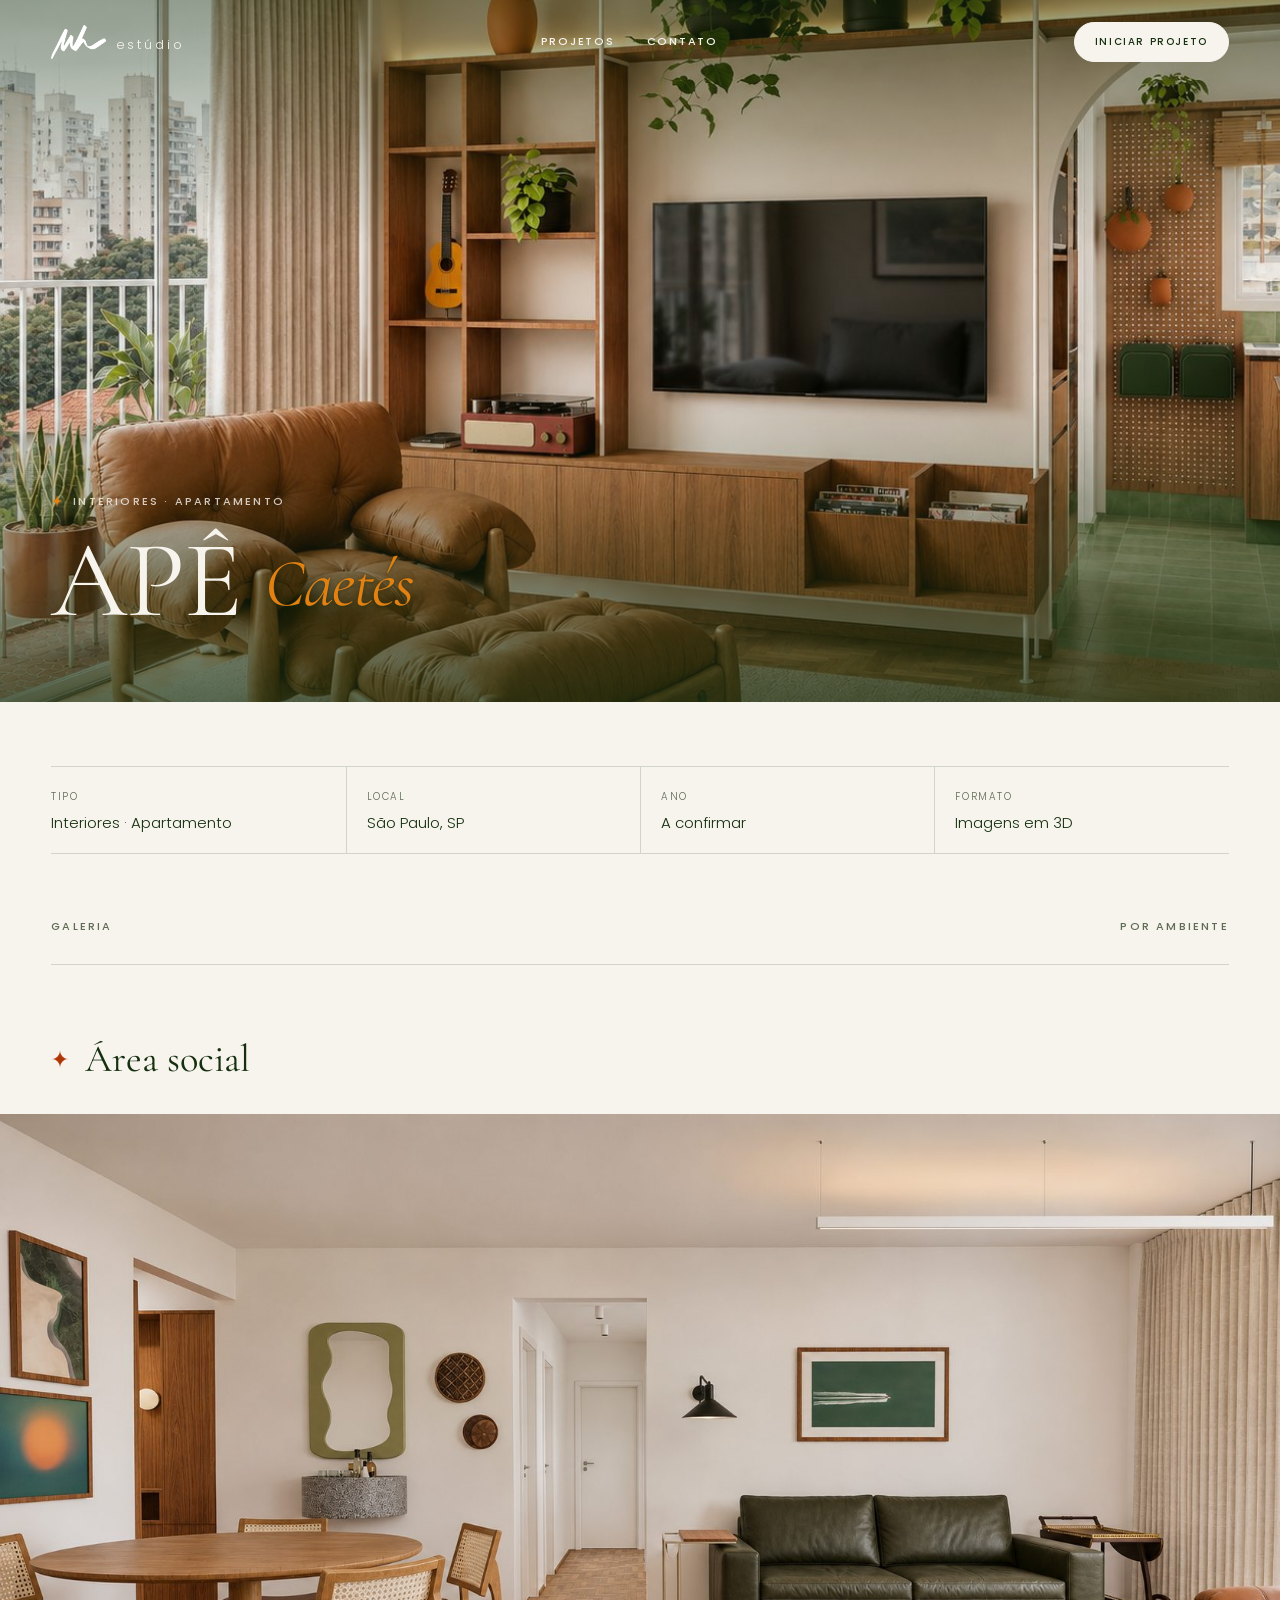
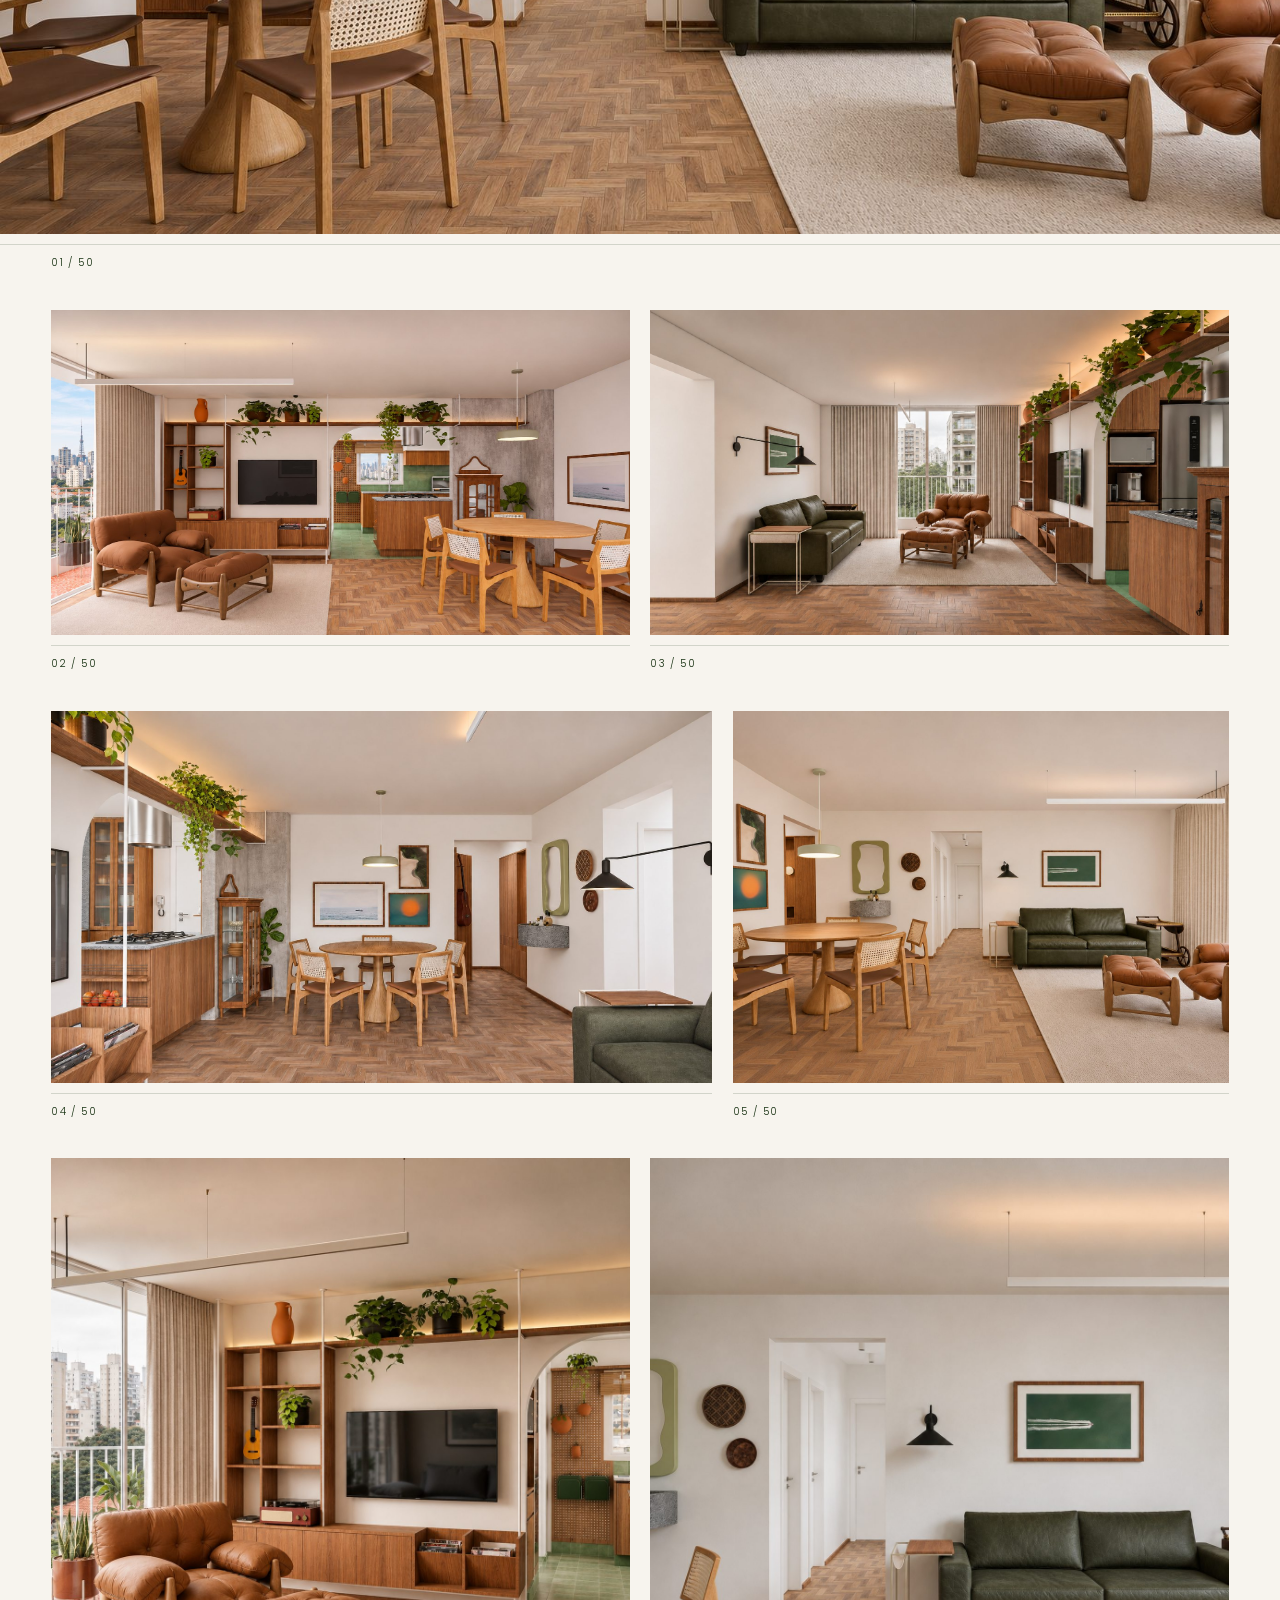
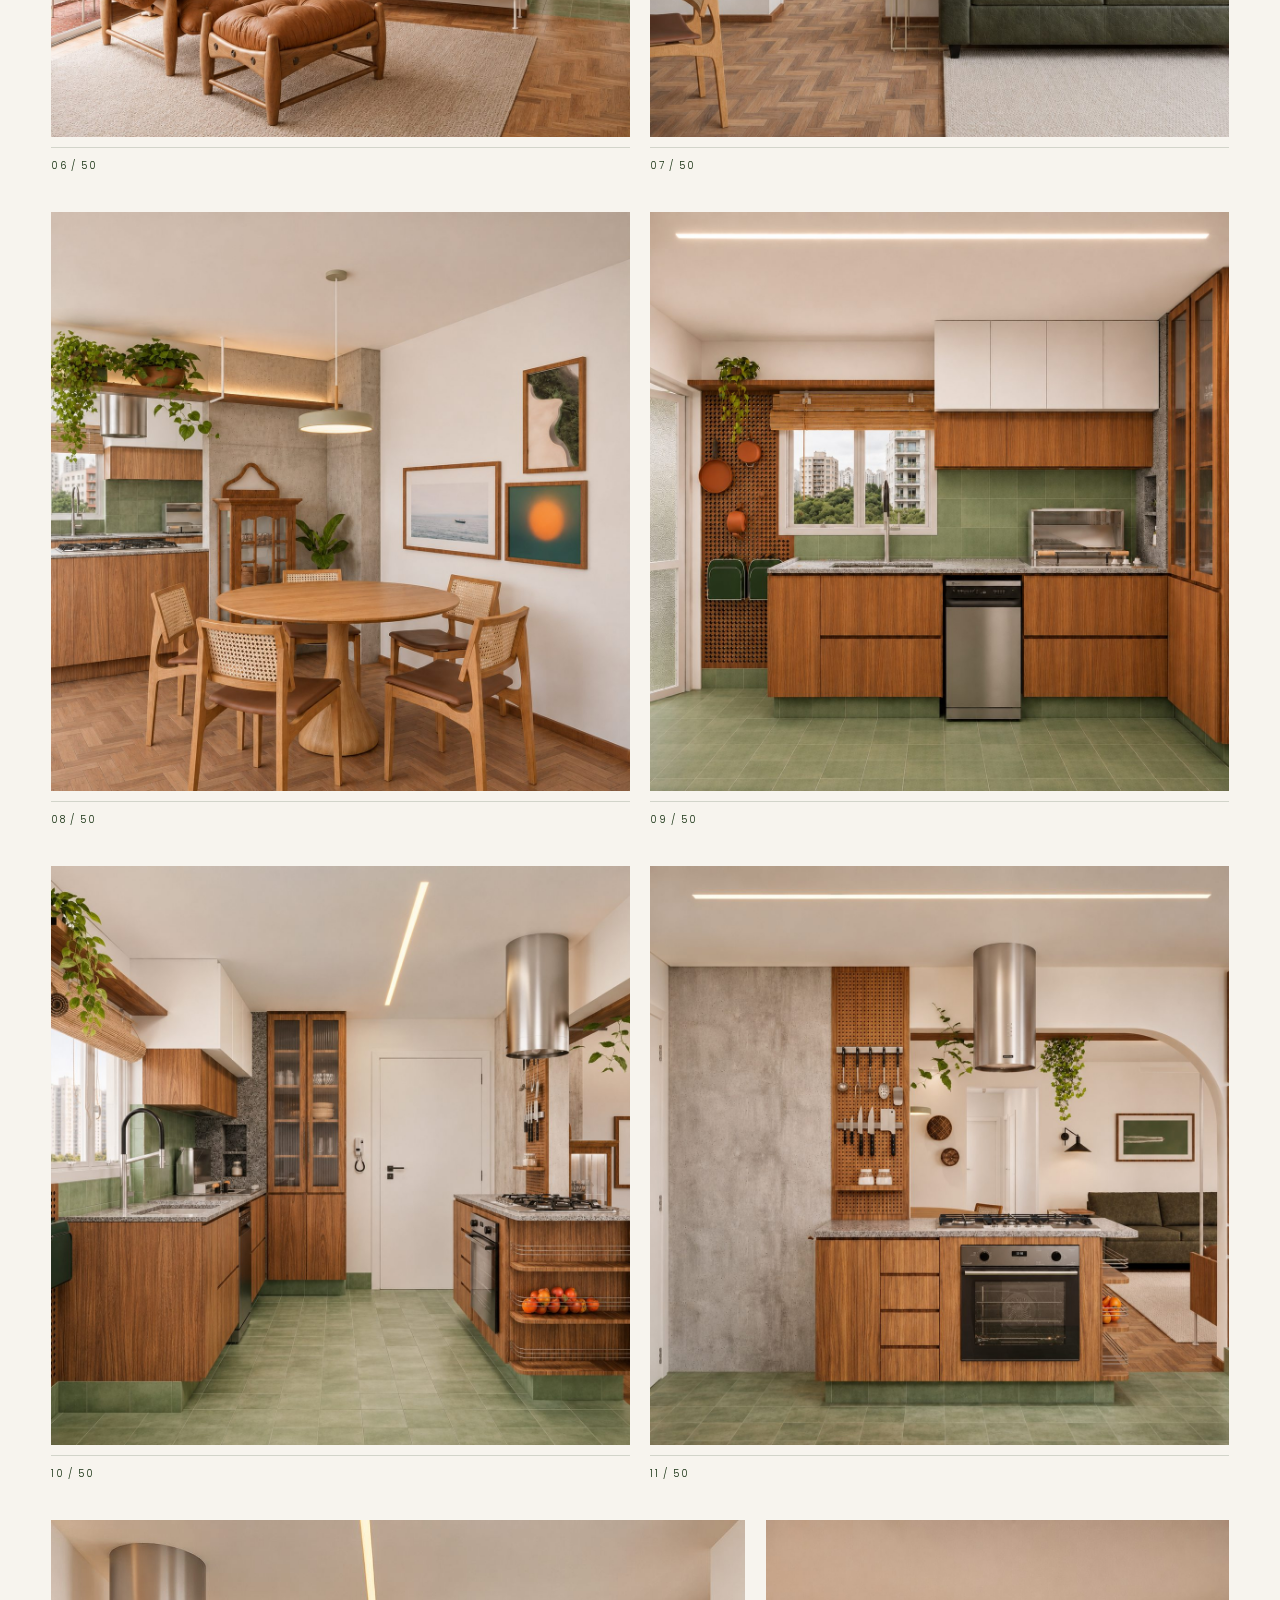
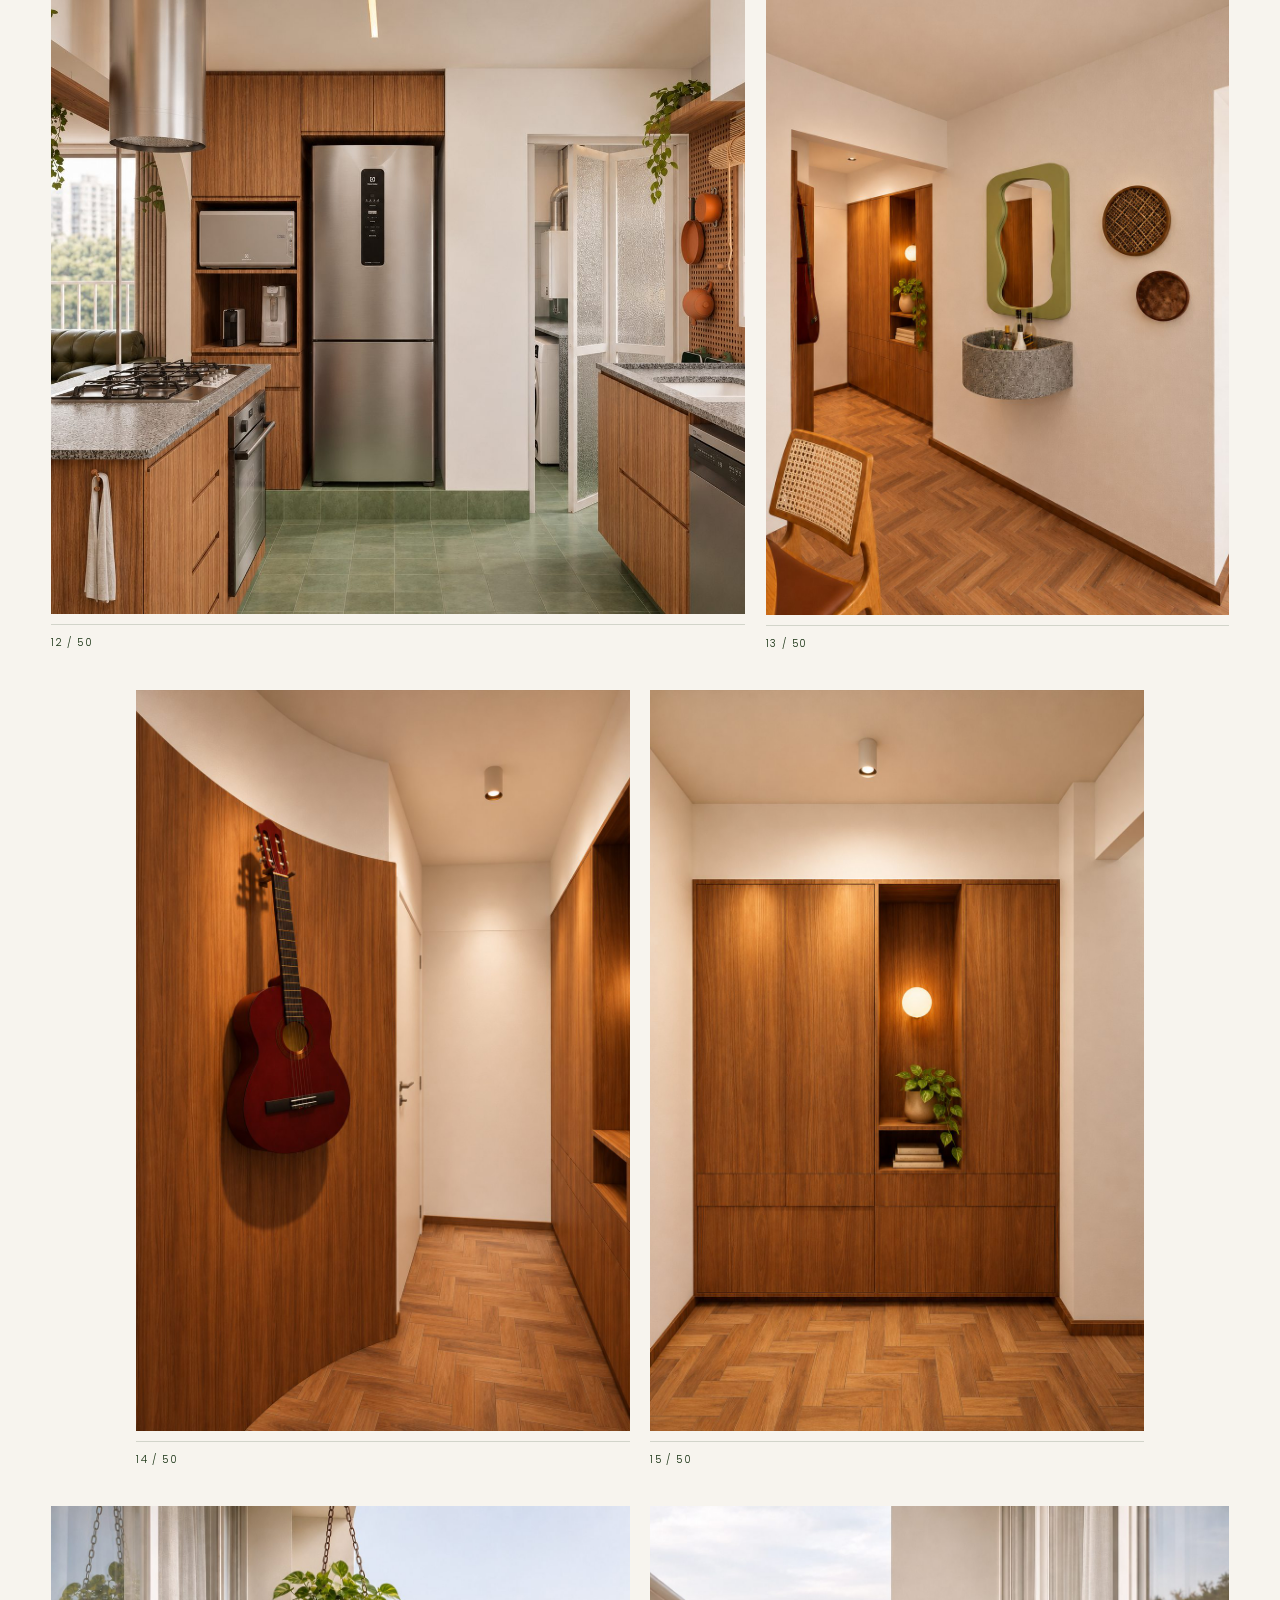
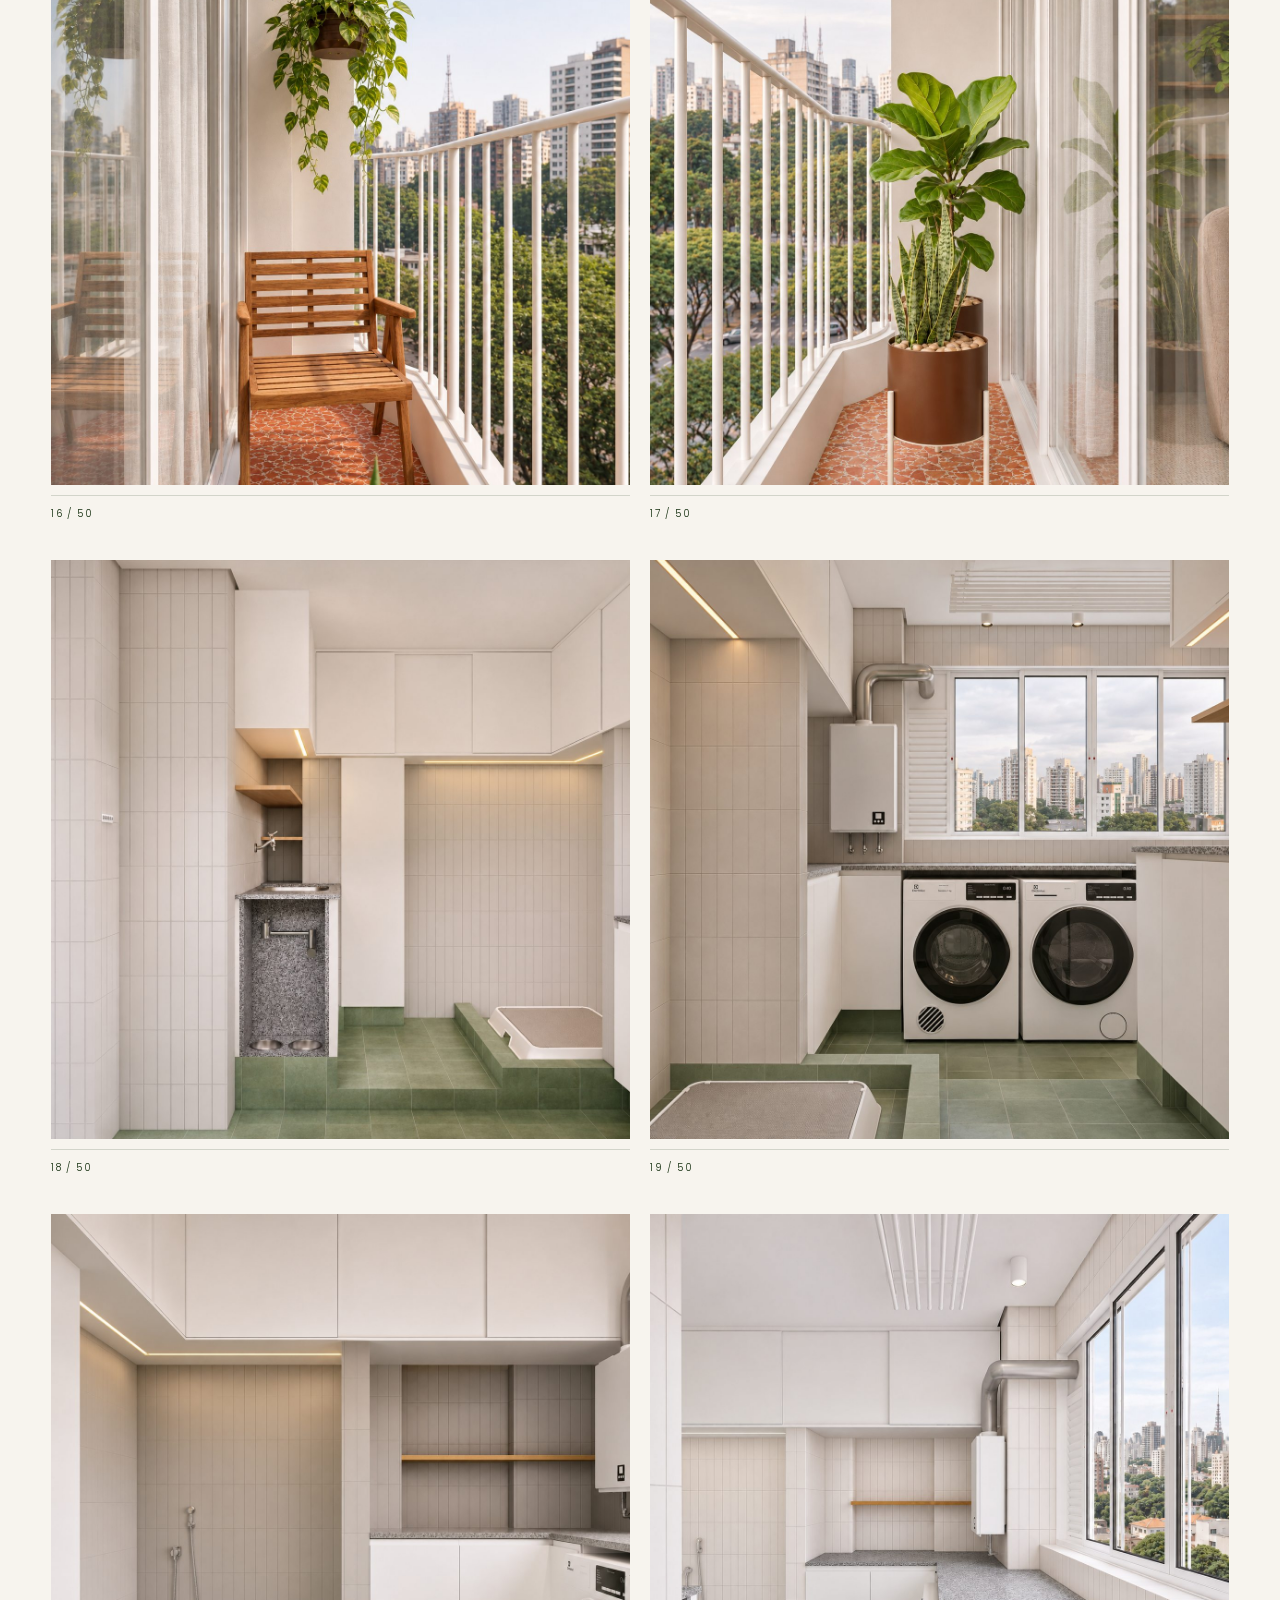
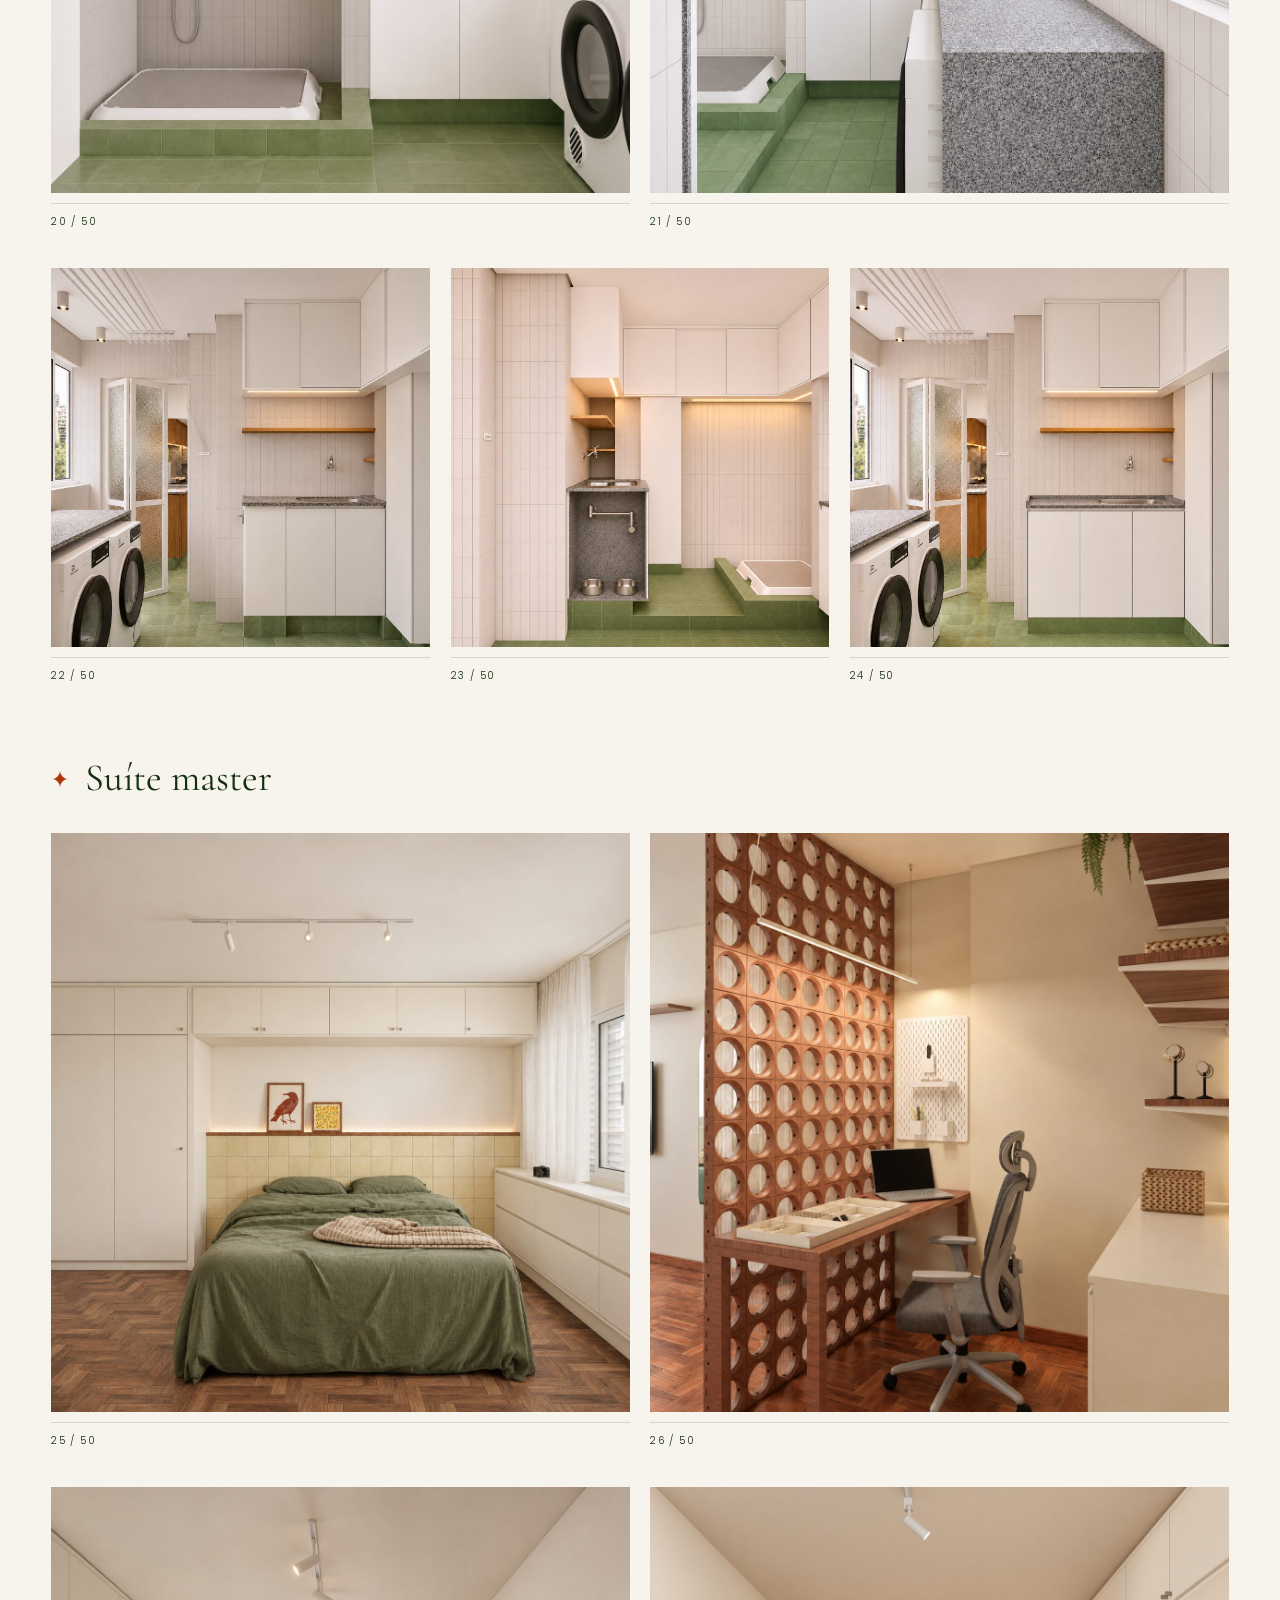
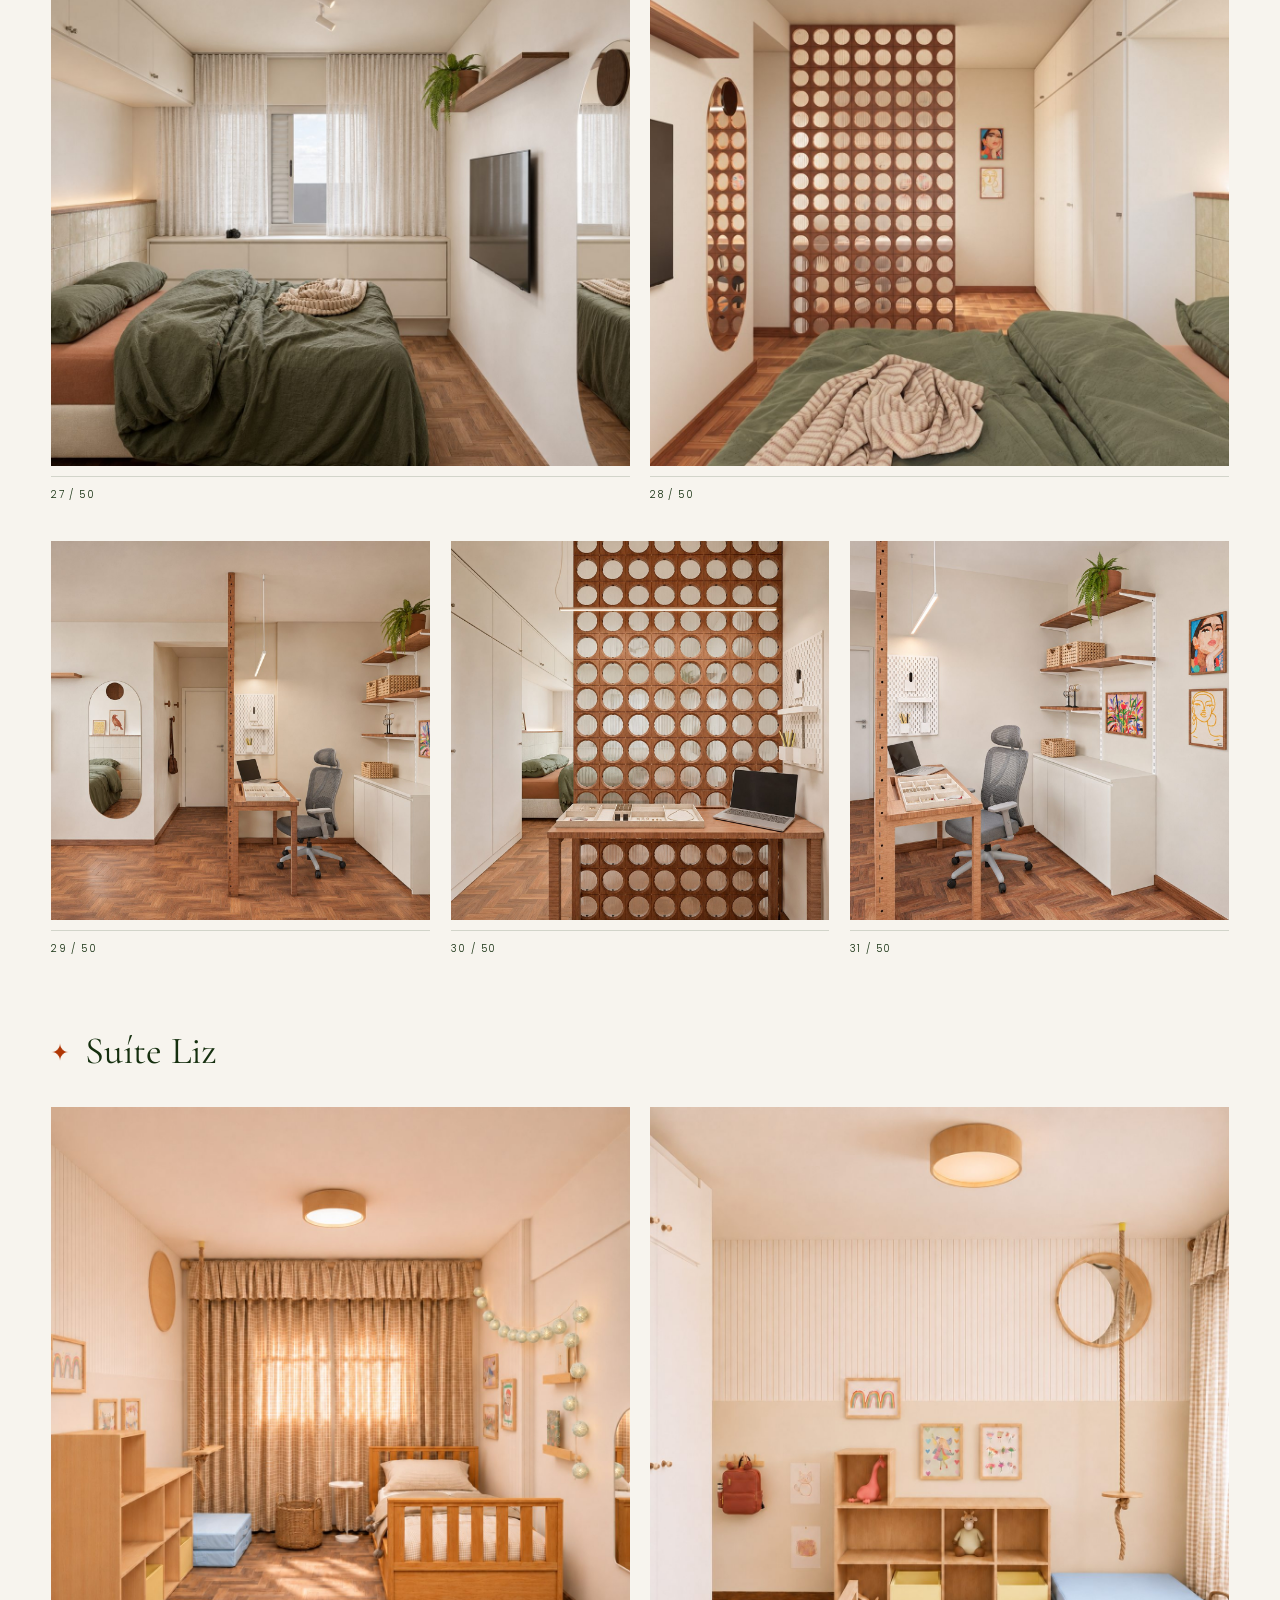
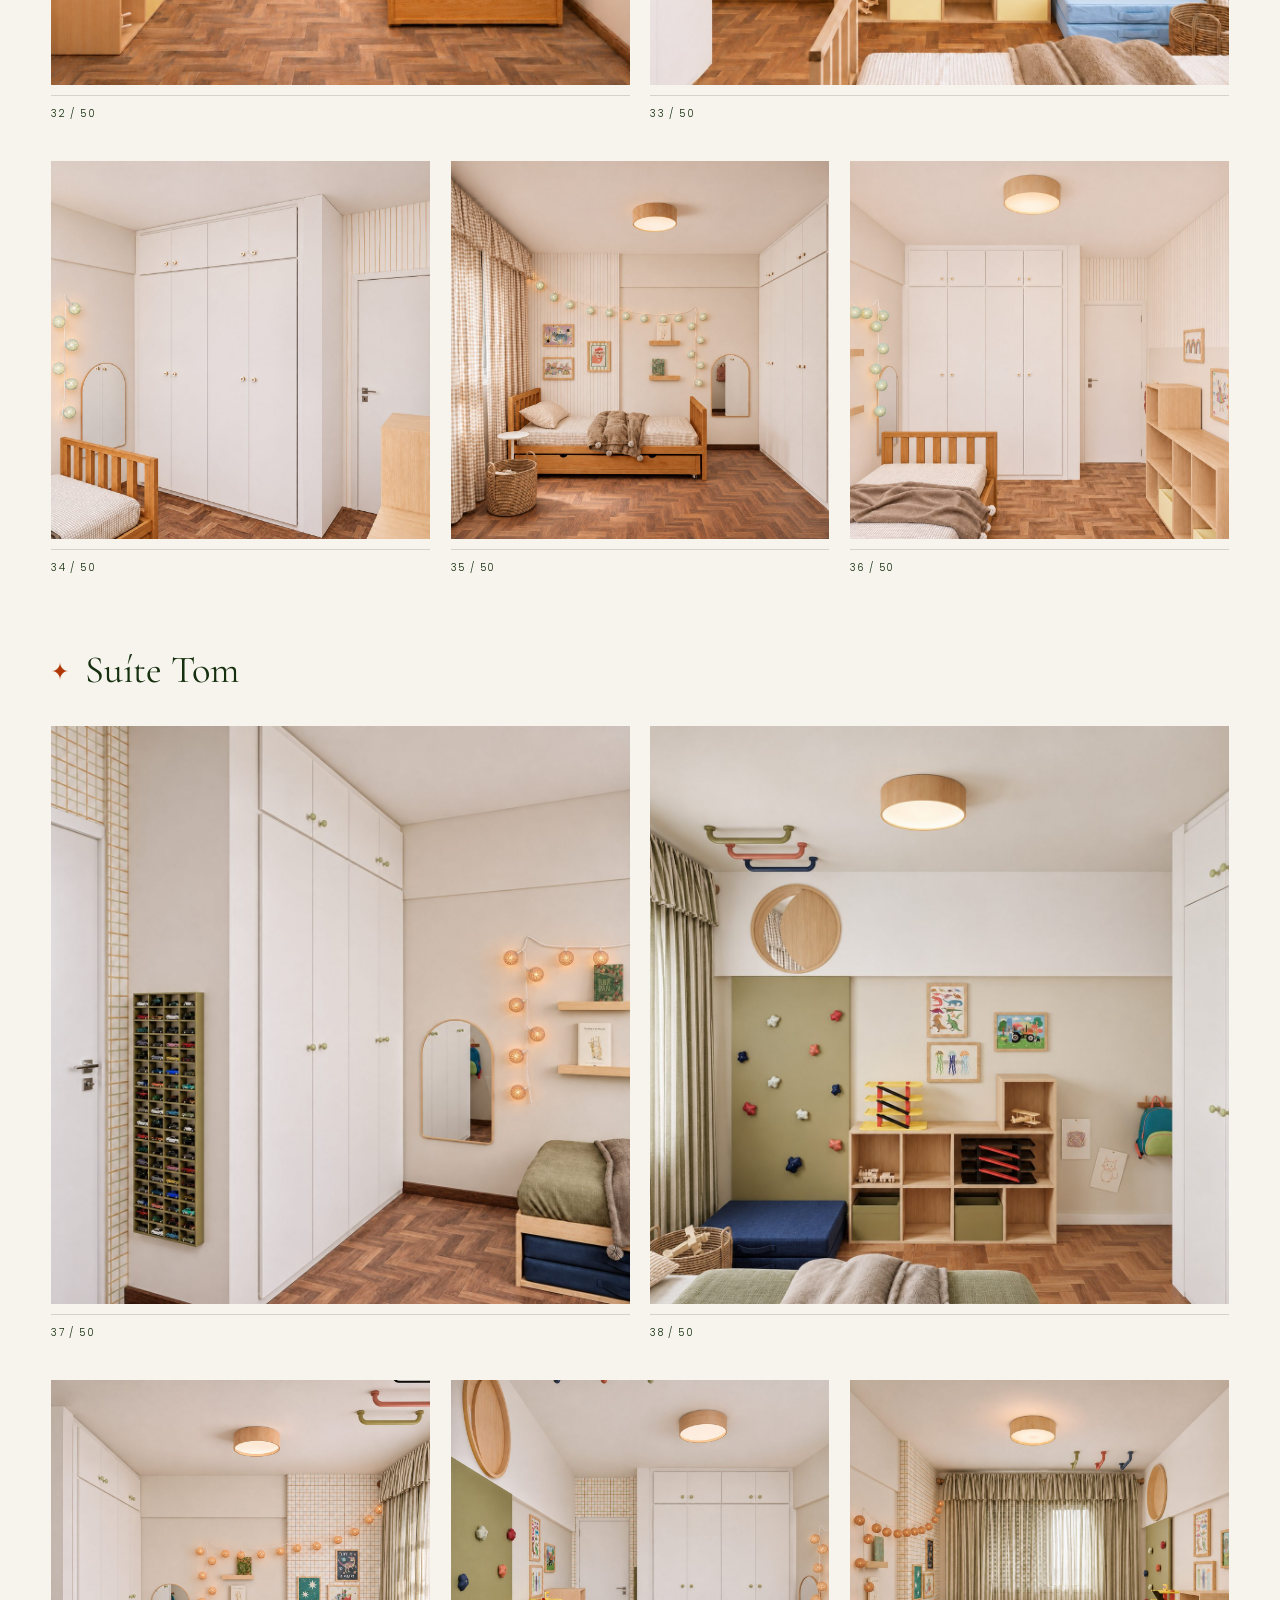
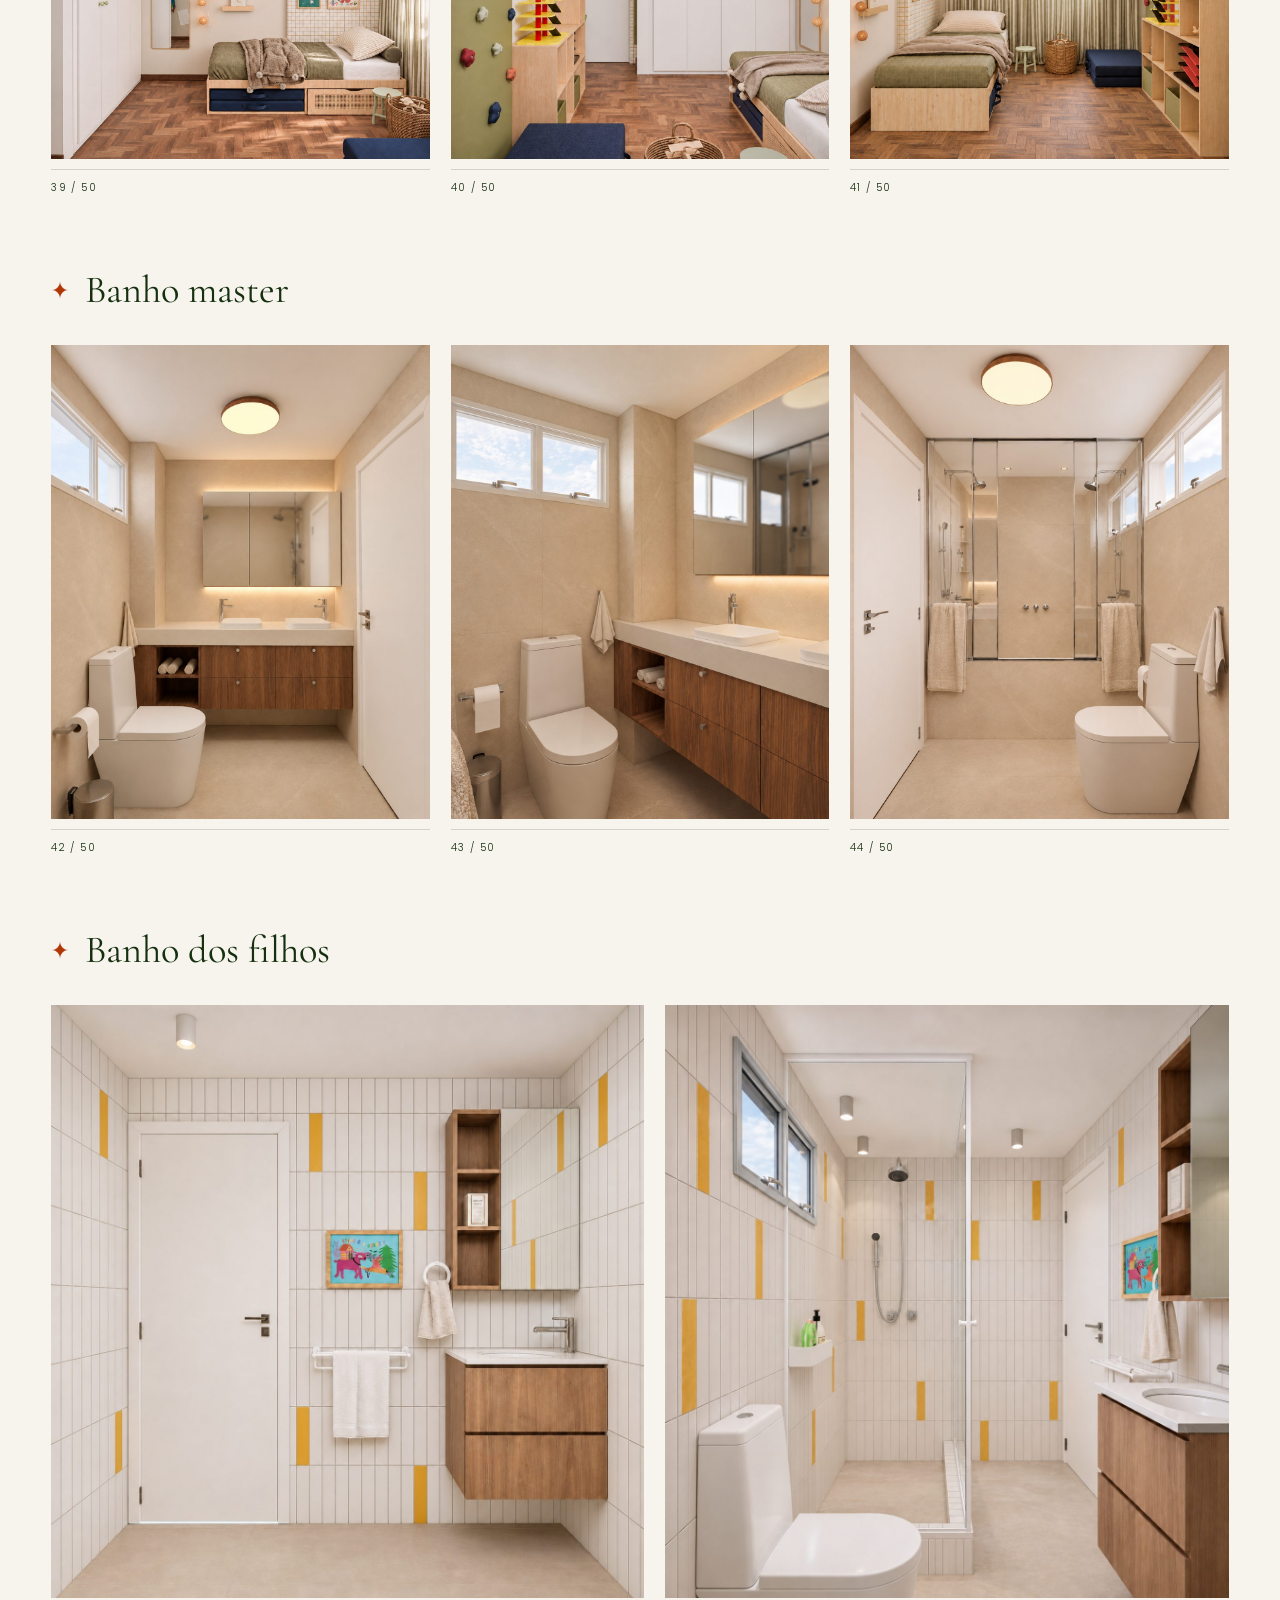
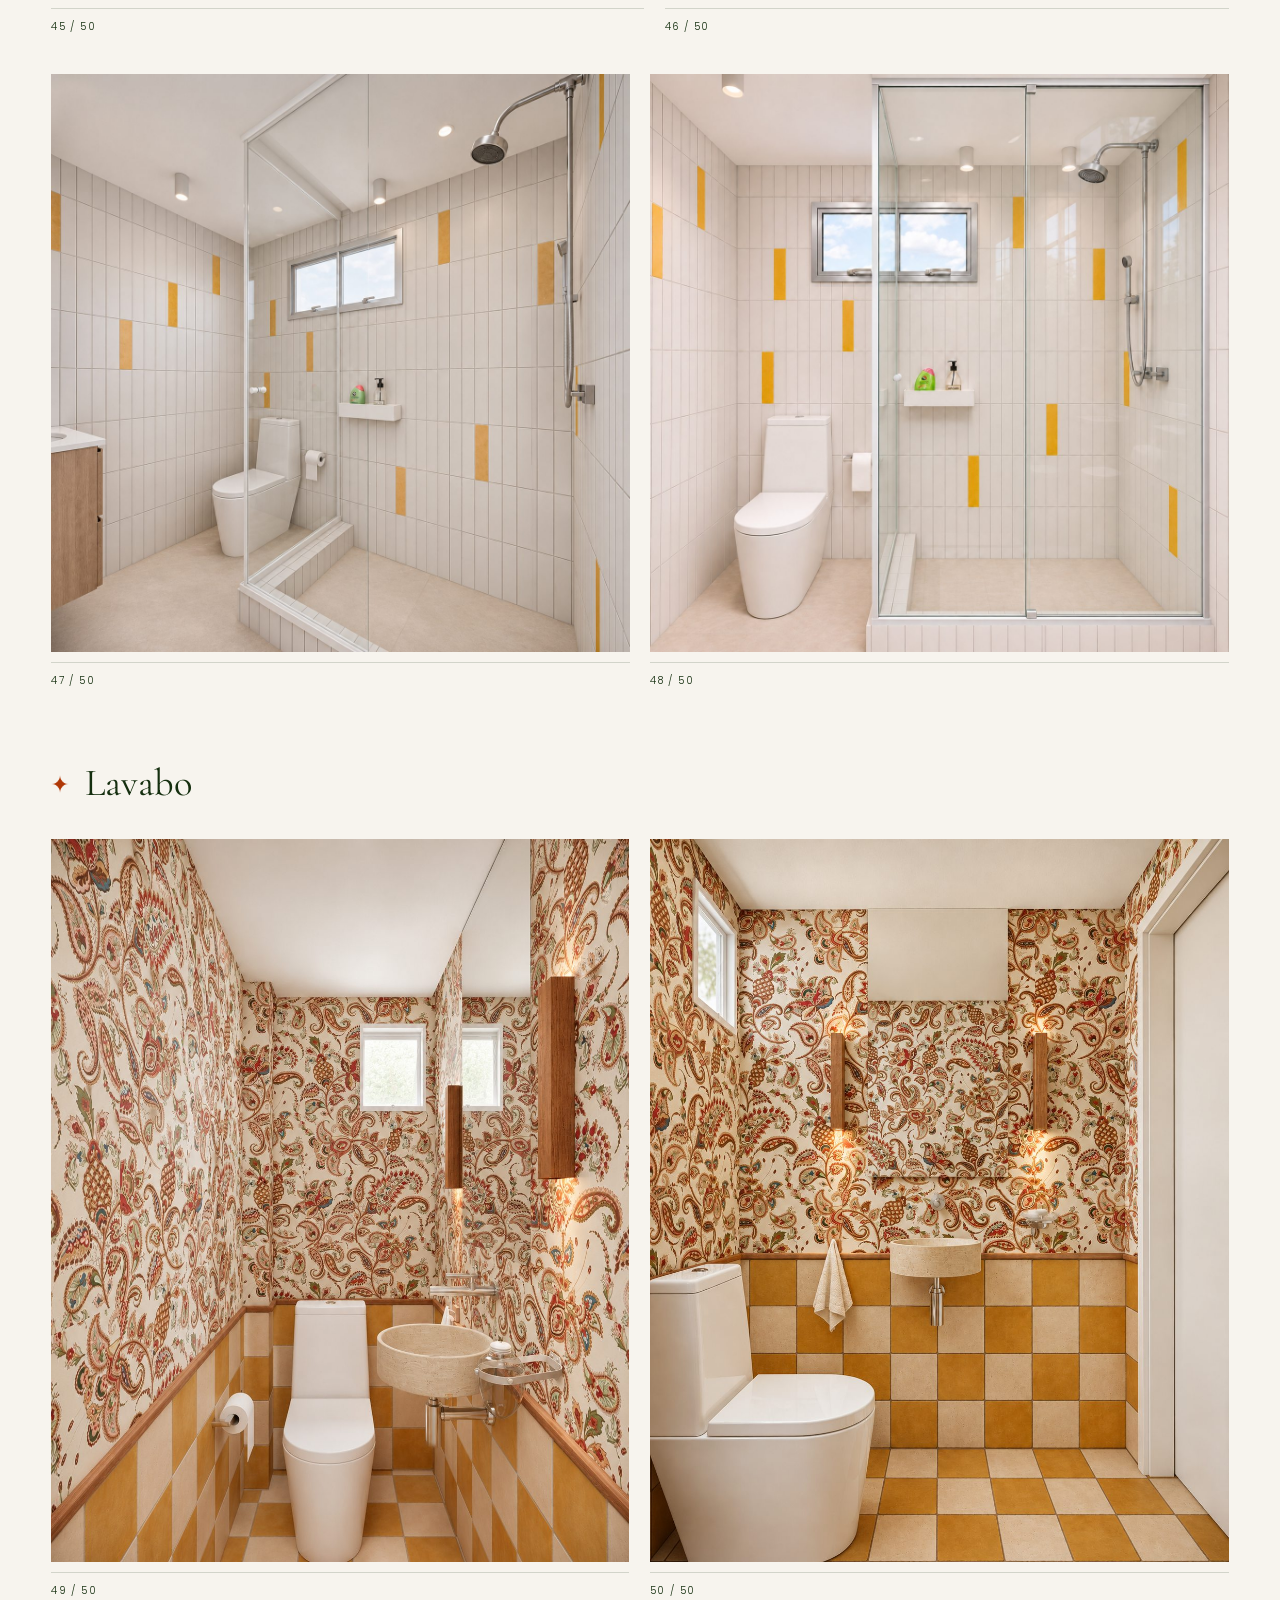
==== commit 2c0a95f8: "Deixa o site só como portfólio até a revisão dos textos Tira as seções O estúdio, Serviços, Processo" ====
--- a/projetos/ape-caetes.html
+++ b/projetos/ape-caetes.html
@@ -20,10 +20,7 @@
       <span class="logo__text">estúdio</span>
     </a>
     <nav class="nav" id="nav" aria-label="Navegação principal">
-      <a href="../index.html#estudio">Estúdio</a>
       <a href="../index.html#projetos">Projetos</a>
-      <a href="../index.html#servicos">Serviços</a>
-      <a href="../index.html#processo">Processo</a>
       <a href="../index.html#contato">Contato</a>
     </nav>
     <div class="header__right">
@@ -47,27 +44,13 @@
       </div>
     </section>
 
-    <section class="section project-intro">
+    <section class="section project-intro project-intro--facts">
       <div class="project-intro__grid">
-        <div class="project-intro__text reveal">
-          <img src="../assets/img/brand/ornamento-laranja.png" alt="" class="ornament">
-          <h2 class="h2">Um apartamento para a família <em>crescer junto.</em></h2>
-          <p>
-            Projeto de interiores para um apartamento de família. A área social integra estar, jantar e cozinha
-            sob o mesmo piso de taco, com marcenaria em madeira clara e um verde que aparece no sofá, nos
-            azulejos da cozinha e no piso da área de serviço.
-          </p>
-          <p>
-            A suíte do casal ganha um home office separado por um painel de cobogó circular. Os quartos de Liz e
-            Tom foram pensados para mudar com o tempo: marcenaria flexível, nichos baixos e paredes que aceitam
-            brincadeira. Banheiros e lavabo trazem cor e estampa em doses pontuais.
-          </p>
-        </div>
         <dl class="facts reveal">
           <div><dt>Tipo</dt><dd>Interiores · Apartamento</dd></div>
           <div><dt>Local</dt><dd>São Paulo, SP</dd></div>
           <div><dt>Ano</dt><dd>A confirmar</dd></div>
-          <div><dt>Imagens</dt><dd>Perspectivas 3D do projeto</dd></div>
+          <div><dt>Formato</dt><dd>Imagens em 3D</dd></div>
         </dl>
       </div>
     </section>
@@ -173,10 +156,7 @@
         <img src="../assets/img/brand/logo-verde.png" alt="Uh! estúdio" width="1200" height="750">
       </a>
       <nav class="footer__nav" aria-label="Rodapé">
-        <a href="../index.html#estudio">Estúdio</a>
         <a href="../index.html#projetos">Projetos</a>
-        <a href="../index.html#servicos">Serviços</a>
-        <a href="../index.html#processo">Processo</a>
         <a href="../index.html#contato">Contato</a>
       </nav>
     </div>
--- a/styles.css
+++ b/styles.css
@@ -742,3 +742,29 @@
   .lb__stage { padding: 12px 0; }
   .lb__nav { top: auto; bottom: 70px; transform: none; width: 46px; height: 46px; background: rgba(16,18,13,0.6); }
 }
+
+/* Ficha do projeto sem texto (site em modo portfólio) */
+.project-intro--facts { padding-top: clamp(40px, 5vw, 72px); padding-bottom: clamp(40px, 5vw, 72px); }
+.project-intro--facts .project-intro__grid { grid-template-columns: 1fr; }
+.project-intro--facts .facts {
+  display: grid; grid-template-columns: repeat(auto-fit, minmax(150px, 1fr));
+  border-top: 1px solid var(--line); border-bottom: 1px solid var(--line);
+}
+.project-intro--facts .facts div {
+  grid-template-columns: 1fr; gap: 6px;
+  padding: 18px 20px 18px 0;
+  border: 0;
+}
+.project-intro--facts .facts div + div { padding-left: 20px; border-left: 1px solid var(--line); }
+@media (max-width: 520px) {
+  .project-intro--facts .facts { grid-template-columns: 1fr 1fr; }
+  .project-intro--facts .facts div,
+  .project-intro--facts .facts div + div { padding: 14px 12px 14px 0; border-left: 0; border-bottom: 1px solid var(--line); }
+}
+
+/* Modo portfólio: legendas só com a numeração (as descrições ficam no alt) */
+.gallery figcaption span:last-child { display: none; }
+.lb__caption { visibility: hidden; }
+@media (max-width: 520px) {
+  .project-intro--facts .facts { border-bottom: 0; }
+}
